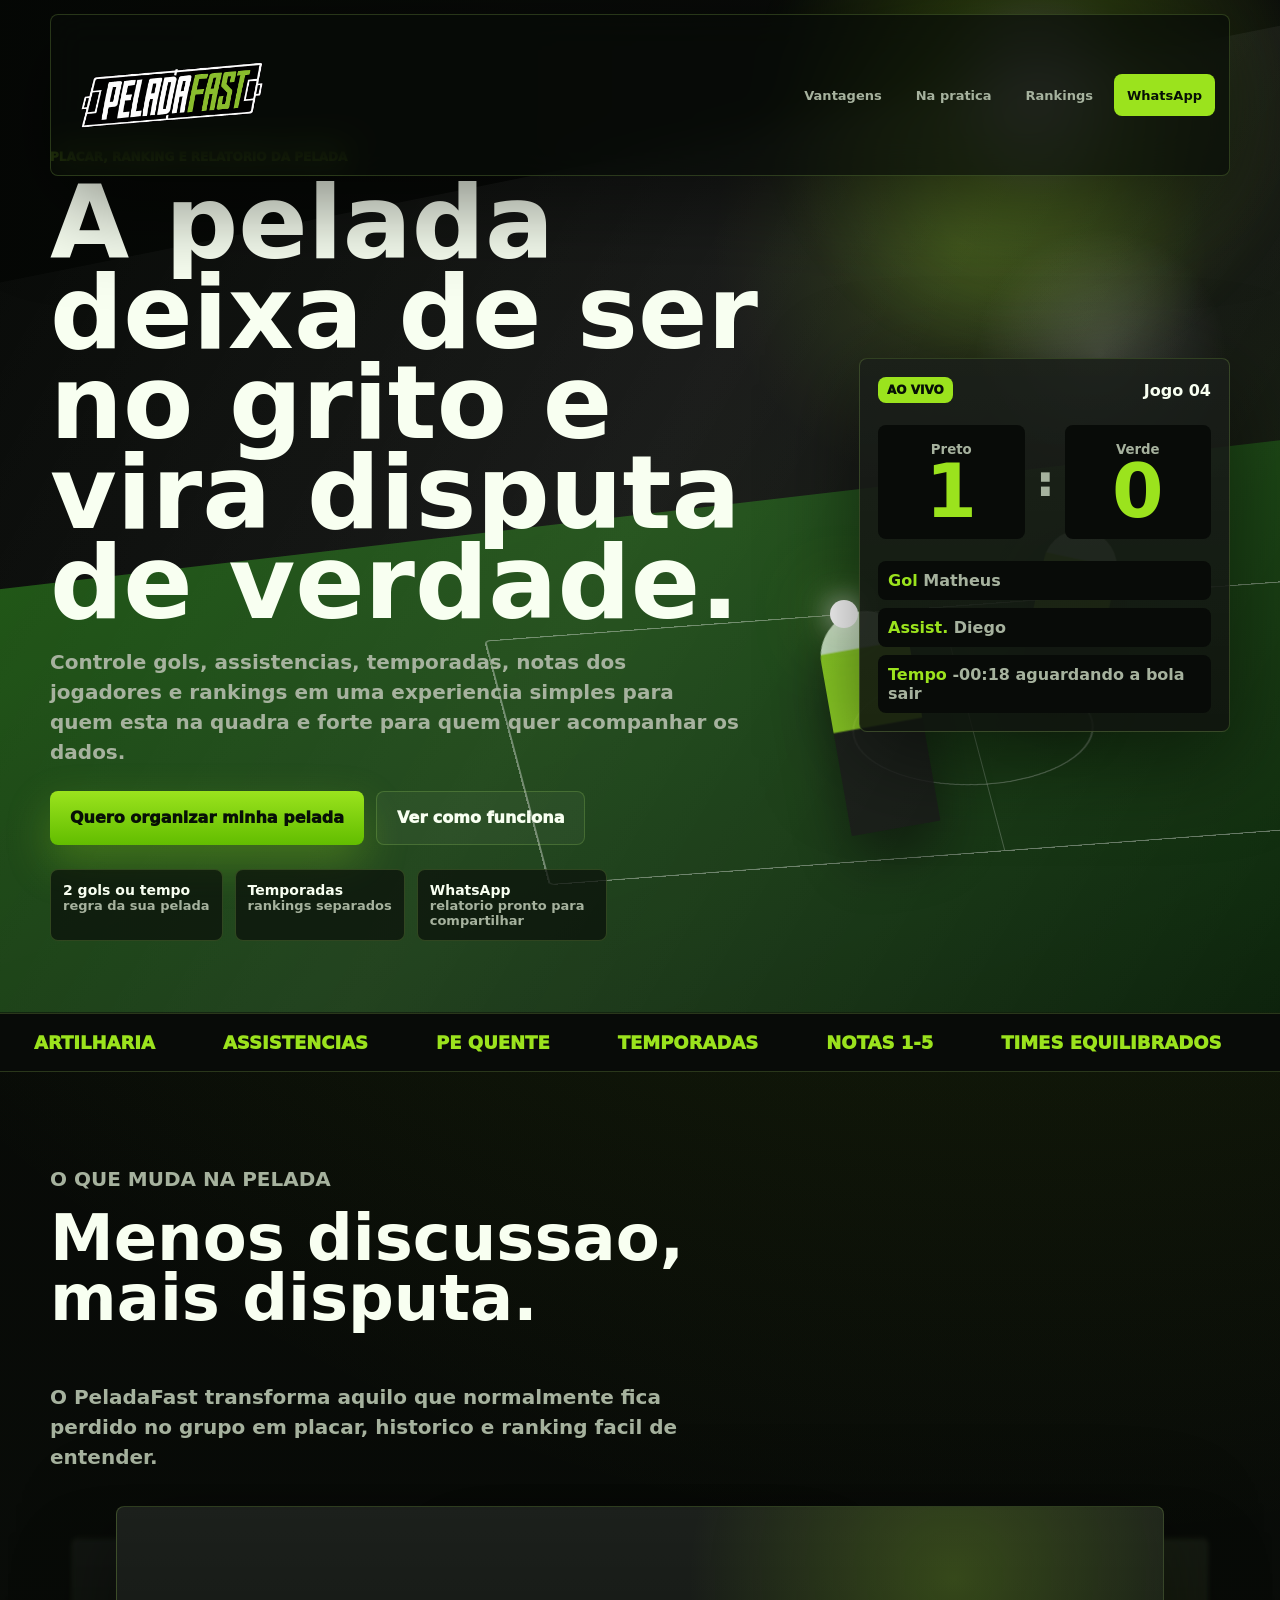
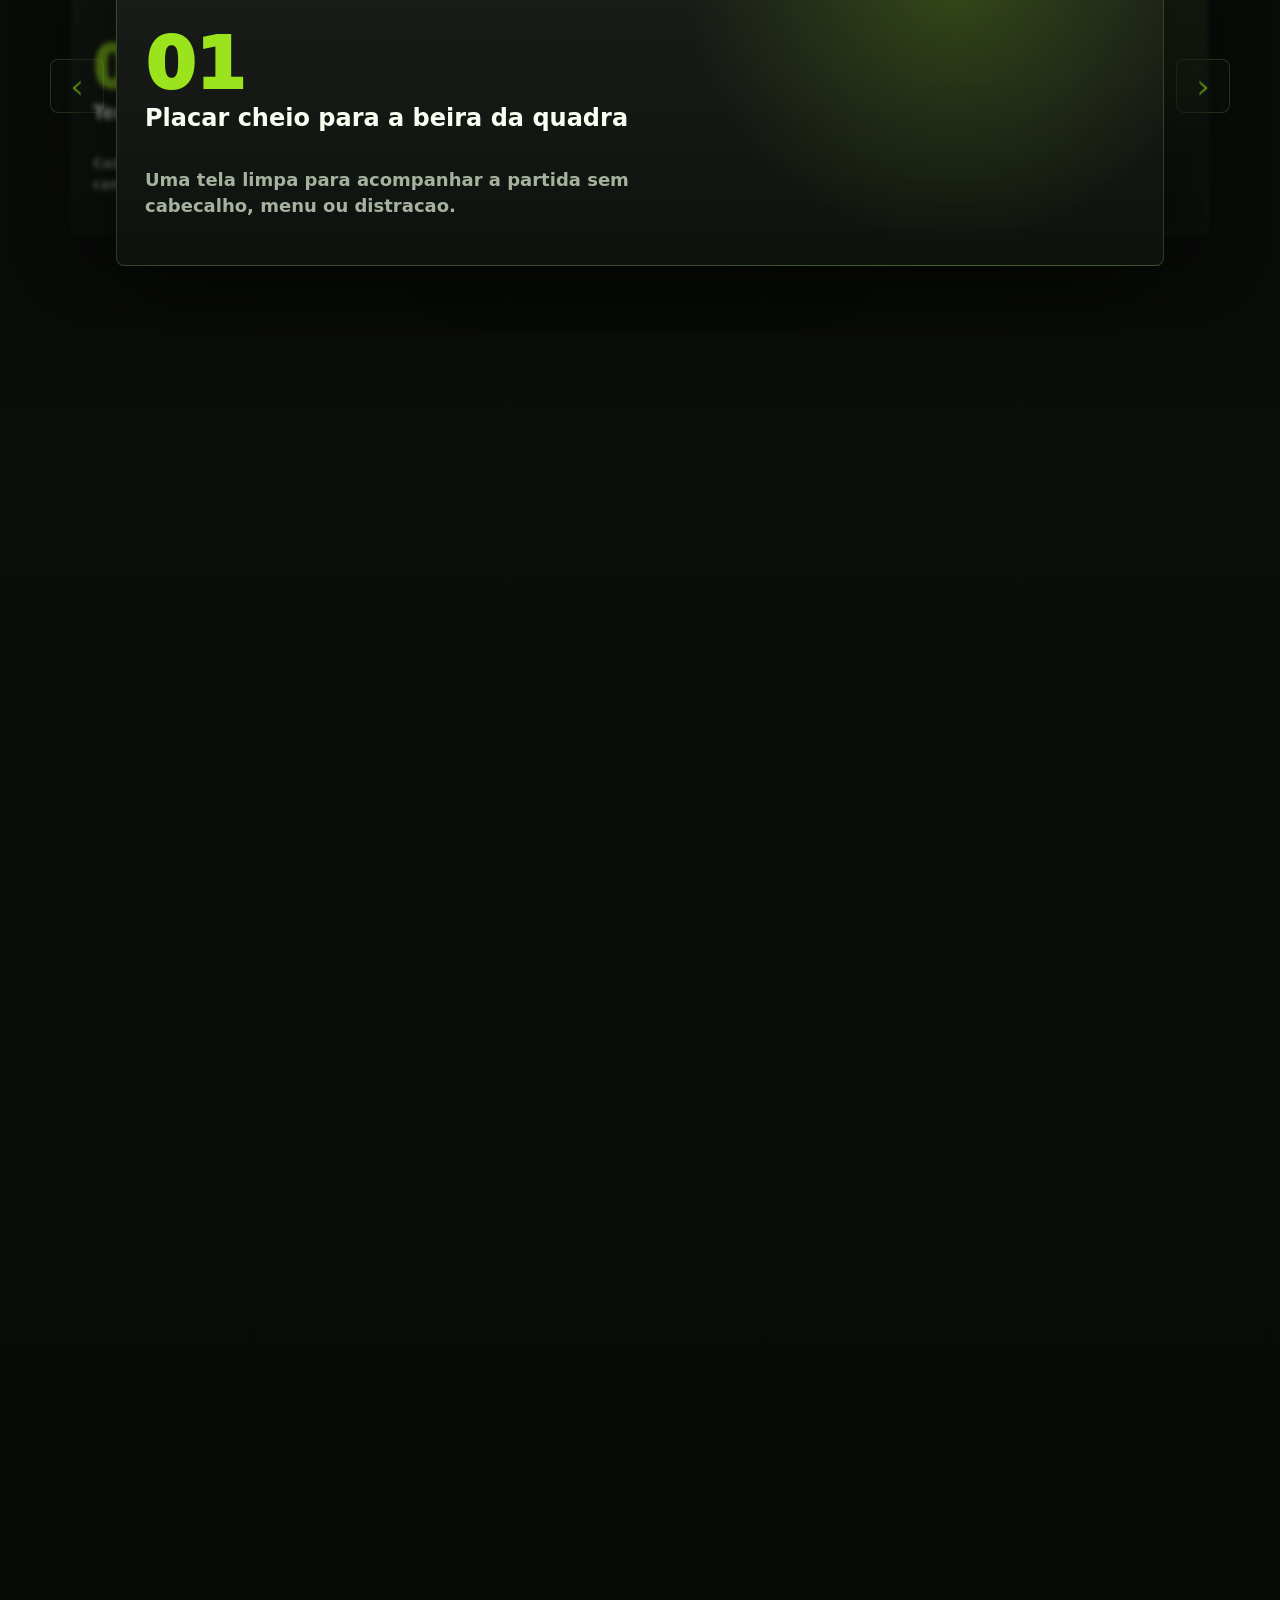
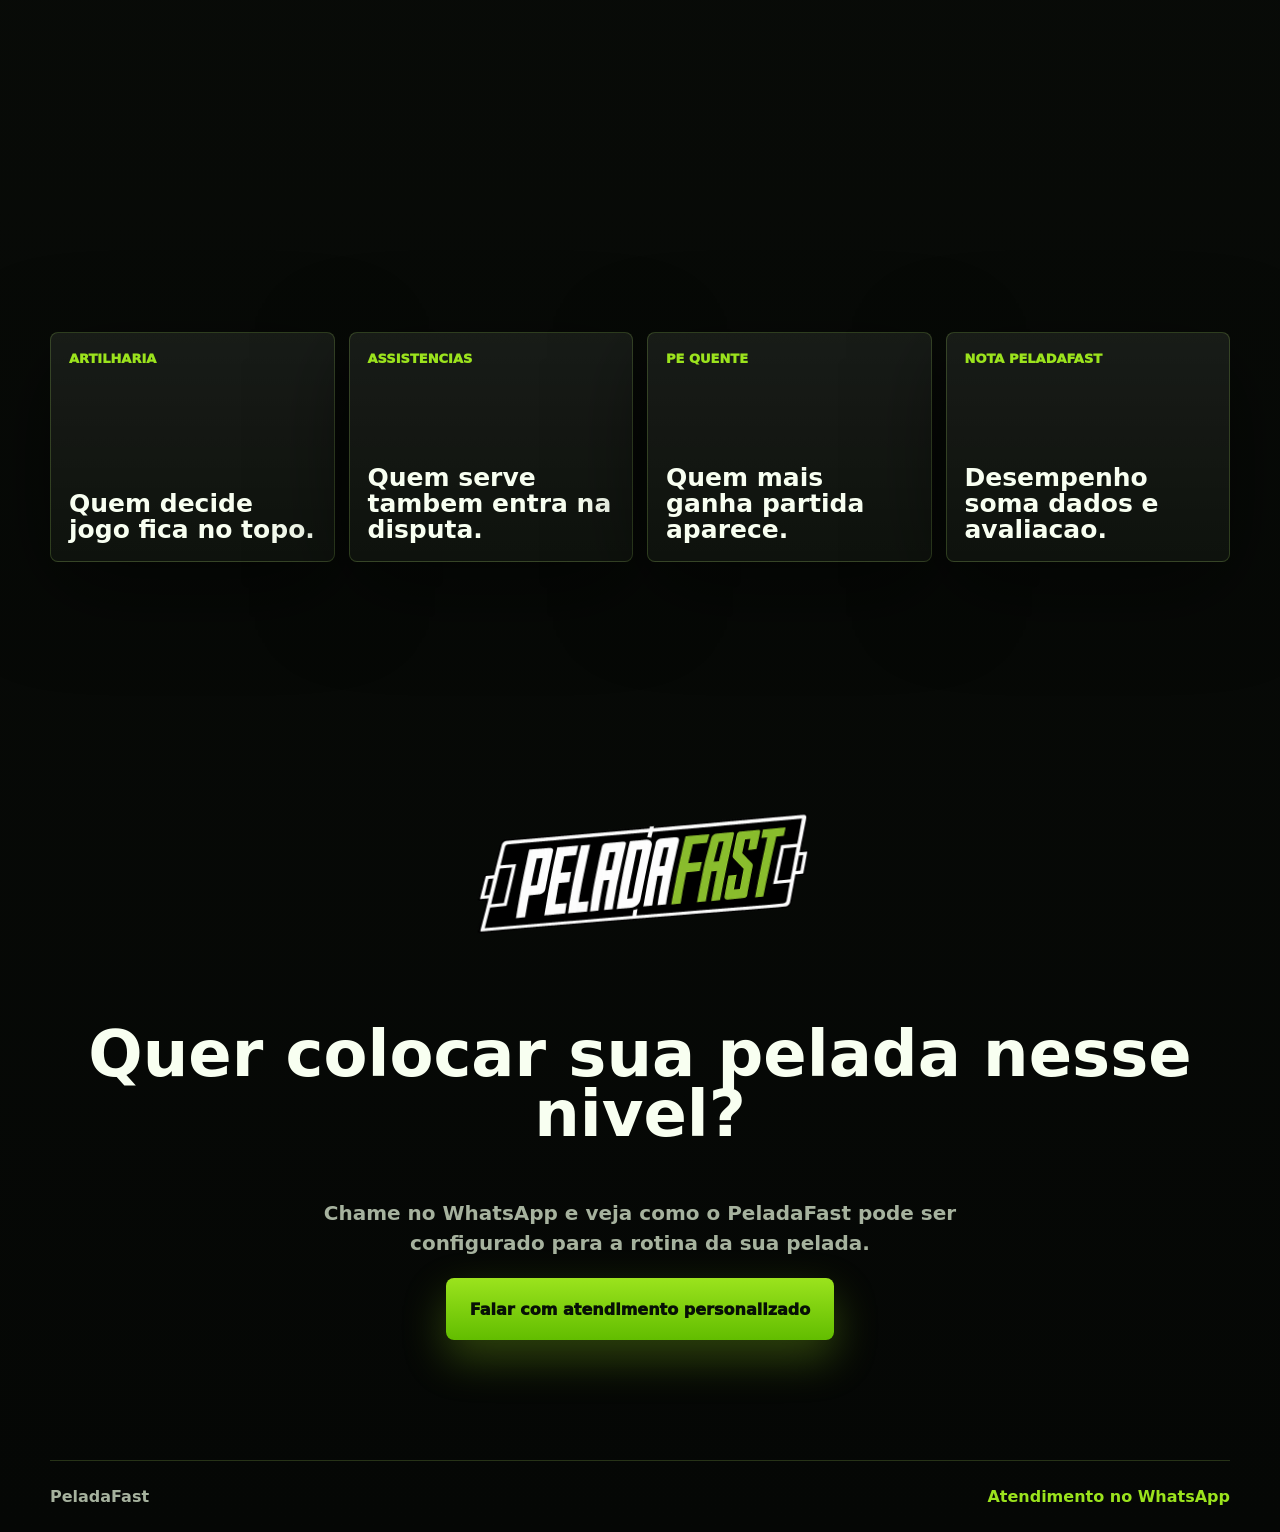
==== comercial.html @ 75f907bf "Add files via upload" ====
<!doctype html>
<html lang="pt-BR">
  <head>
    <meta charset="utf-8">
    <meta name="viewport" content="width=device-width, initial-scale=1">
    <title>PeladaFast | Sua pelada com placar, ranking e dados</title>
    <meta name="description" content="PeladaFast organiza placar, gols, assistencias, rankings, temporadas e relatorios da sua pelada.">
    <link rel="stylesheet" href="comercial.css">
  </head>
  <body>
    <header class="site-header">
      <a class="brand-link" href="#topo" aria-label="PeladaFast">
        <img src="peladafast-logo.png" alt="PeladaFast">
      </a>
      <nav aria-label="Menu principal">
        <a href="#vantagens">Vantagens</a>
        <a href="#mockups">Na pratica</a>
        <a href="#ranking">Rankings</a>
        <a class="nav-cta" data-whatsapp href="#">WhatsApp</a>
      </nav>
    </header>

    <main id="topo">
      <section class="hero-section">
        <div class="hero-video" aria-hidden="true">
          <div class="field-lines"></div>
          <div class="player-shadow player-one"></div>
          <div class="player-shadow player-two"></div>
          <div class="ball-light"></div>
          <div class="stadium-glow"></div>
        </div>

        <div class="hero-copy reveal">
          <p class="eyebrow">Placar, ranking e relatorio da pelada</p>
          <h1>A pelada deixa de ser no grito e vira disputa de verdade.</h1>
          <p>Controle gols, assistencias, temporadas, notas dos jogadores e rankings em uma experiencia simples para quem esta na quadra e forte para quem quer acompanhar os dados.</p>
          <div class="hero-actions">
            <a class="primary-cta" data-whatsapp href="#">Quero organizar minha pelada</a>
            <a class="secondary-cta" href="#mockups">Ver como funciona</a>
          </div>
          <div class="hero-stats" aria-label="Resumo de beneficios">
            <span><strong>2 gols ou tempo</strong> regra da sua pelada</span>
            <span><strong>Temporadas</strong> rankings separados</span>
            <span><strong>WhatsApp</strong> relatorio pronto para compartilhar</span>
          </div>
        </div>

        <aside class="live-board reveal" aria-label="Placar demonstrativo">
          <div class="live-top">
            <span>AO VIVO</span>
            <strong>Jogo 04</strong>
          </div>
          <div class="score-row">
            <div><small>Preto</small><strong>1</strong></div>
            <span>:</span>
            <div><small>Verde</small><strong>0</strong></div>
          </div>
          <div class="event-feed">
            <p><b>Gol</b> Matheus</p>
            <p><b>Assist.</b> Diego</p>
            <p><b>Tempo</b> -00:18 aguardando a bola sair</p>
          </div>
        </aside>
      </section>

      <section class="marquee-band" aria-label="Recursos PeladaFast">
        <div>
          <span>Artilharia</span>
          <span>Assistencias</span>
          <span>Pe quente</span>
          <span>Temporadas</span>
          <span>Notas 1-5</span>
          <span>Times equilibrados</span>
          <span>Compartilhamento</span>
        </div>
      </section>

      <section class="section-shell" id="vantagens">
        <div class="section-heading reveal">
          <p class="eyebrow">O que muda na pelada</p>
          <h2>Menos discussao, mais disputa.</h2>
          <p>O PeladaFast transforma aquilo que normalmente fica perdido no grupo em placar, historico e ranking facil de entender.</p>
        </div>

        <div class="orbit-carousel reveal" aria-label="Carrossel de vantagens">
          <button class="orbit-control" data-orbit-prev aria-label="Vantagem anterior">‹</button>
          <div class="orbit-stage">
            <article class="orbit-card active">
              <span>01</span>
              <h3>Placar cheio para a beira da quadra</h3>
              <p>Uma tela limpa para acompanhar a partida sem cabecalho, menu ou distracao.</p>
            </article>
            <article class="orbit-card next">
              <span>02</span>
              <h3>Registro de lance sem confusao</h3>
              <p>Gol, assistencia, gol contra, tempo extra e historico ficam anotados na hora.</p>
            </article>
            <article class="orbit-card hidden-card">
              <span>03</span>
              <h3>Ranking que cria assunto</h3>
              <p>Artilheiro, assistente, pe quente e Nota PeladaFast viram disputa toda semana.</p>
            </article>
            <article class="orbit-card prev">
              <span>04</span>
              <h3>Temporadas organizadas</h3>
              <p>Cada temporada fecha com seus premios e abre caminho para a proxima.</p>
            </article>
          </div>
          <button class="orbit-control" data-orbit-next aria-label="Proxima vantagem">›</button>
        </div>
      </section>

      <section class="mockup-section" id="mockups">
        <div class="mockup-grid">
          <div class="mockup-copy reveal">
            <p class="eyebrow">Pelada de verdade no Brasil</p>
            <h2>Do colete ao grupo, tudo vira experiencia.</h2>
            <p>O site mostra o PeladaFast como uma ferramenta feita para a quadra society, para o organizador com celular na mao e para o grupo que cobra ranking depois do jogo.</p>
          </div>

          <article class="vest-mockup reveal tilt-card">
            <img src="peladafast-logo.png" alt="Logo PeladaFast no colete">
            <div class="vest-neck"></div>
            <div class="vest-shine"></div>
            <h3>Colete personalizado</h3>
            <p>Identidade forte para a pelada virar marca.</p>
          </article>

          <article class="phone-mockup reveal tilt-card">
            <div class="phone-frame">
              <div class="phone-screen">
                <img src="peladafast-logo.png" alt="PeladaFast">
                <div class="mini-score"><span>Azul</span><strong>2 x 1</strong><span>Verde</span></div>
                <button>+1 Gol</button>
                <div class="mini-list"><i></i><i></i><i></i></div>
              </div>
            </div>
            <h3>Celular na mao</h3>
            <p>Registrar o lance vira rotina rapida.</p>
          </article>

          <article class="tablet-mockup reveal tilt-card">
            <div class="tablet-frame">
              <div class="ranking-title">Ranking da Temporada</div>
              <div class="rank-line"><b>1</b><span>Joao</span><i style="width: 92%"></i><strong>18</strong></div>
              <div class="rank-line"><b>2</b><span>Caio</span><i style="width: 76%"></i><strong>15</strong></div>
              <div class="rank-line"><b>3</b><span>Rafa</span><i style="width: 58%"></i><strong>11</strong></div>
            </div>
            <h3>Tablet com ranking</h3>
            <p>Disputa visual, clara e compartilhavel.</p>
          </article>

          <article class="whatsapp-mockup reveal tilt-card">
            <div class="chat-header">Grupo da Pelada</div>
            <div class="chat-bubble">Relatorio final da rodada saiu.</div>
            <div class="chat-bubble green">Artilheiro: Joao (4)<br>Assistente: Diego (3)<br>Time campeao: Verde</div>
            <div class="chat-bubble">Agora quero ver semana que vem.</div>
            <h3>Grupo movimentado</h3>
            <p>Dados viram conversa, resenha e motivacao.</p>
          </article>
        </div>
      </section>

      <section class="section-shell premium-section" id="ranking">
        <div class="section-heading reveal">
          <p class="eyebrow">Ranking premium</p>
          <h2>O valor do PeladaFast aparece depois que a bola para.</h2>
          <p>A partida acaba, mas a competicao continua nos numeros: gols, assistencias, vitorias, notas e historico por temporada.</p>
        </div>

        <div class="feature-wall">
          <article class="feature-card reveal">
            <span>Artilharia</span>
            <strong>Quem decide jogo fica no topo.</strong>
          </article>
          <article class="feature-card reveal">
            <span>Assistencias</span>
            <strong>Quem serve tambem entra na disputa.</strong>
          </article>
          <article class="feature-card reveal">
            <span>Pe quente</span>
            <strong>Quem mais ganha partida aparece.</strong>
          </article>
          <article class="feature-card reveal">
            <span>Nota PeladaFast</span>
            <strong>Desempenho soma dados e avaliacao.</strong>
          </article>
        </div>
      </section>

      <section class="cta-section reveal">
        <img src="peladafast-logo.png" alt="PeladaFast">
        <h2>Quer colocar sua pelada nesse nivel?</h2>
        <p>Chame no WhatsApp e veja como o PeladaFast pode ser configurado para a rotina da sua pelada.</p>
        <a class="primary-cta big" data-whatsapp href="#">Falar com atendimento personalizado</a>
      </section>
    </main>

    <footer class="site-footer">
      <span>PeladaFast</span>
      <a data-whatsapp href="#">Atendimento no WhatsApp</a>
    </footer>

    <script src="comercial.js"></script>
  </body>
</html>
---- comercial.css ----
:root {
  color-scheme: dark;
  --bg: #050705;
  --panel: #10140f;
  --panel-soft: #171d15;
  --ink: #f8fff1;
  --muted: #a6b29e;
  --line: rgba(195, 255, 112, .18);
  --green: #9be31d;
  --green-2: #62bd00;
  --green-dark: #183000;
  --shadow: 0 26px 90px rgba(0, 0, 0, .5);
}

* {
  box-sizing: border-box;
}

html {
  scroll-behavior: smooth;
}

body {
  margin: 0;
  min-height: 100vh;
  overflow-x: hidden;
  background:
    radial-gradient(circle at 80% 0%, rgba(155, 227, 29, .18), transparent 32%),
    linear-gradient(180deg, #050705 0%, #0a0d09 44%, #050705 100%);
  color: var(--ink);
  font-family: Inter, ui-sans-serif, system-ui, -apple-system, BlinkMacSystemFont, "Segoe UI", sans-serif;
}

body::before {
  content: "";
  position: fixed;
  inset: 0;
  z-index: -2;
  background-image: linear-gradient(rgba(255,255,255,.035) 1px, transparent 1px), linear-gradient(90deg, rgba(255,255,255,.03) 1px, transparent 1px);
  background-size: 54px 54px;
  mask-image: linear-gradient(to bottom, rgba(0,0,0,.7), transparent 78%);
}

a {
  color: inherit;
  text-decoration: none;
}

button {
  font: inherit;
}

.site-header {
  position: fixed;
  top: 14px;
  left: 50%;
  z-index: 20;
  width: min(1180px, calc(100% - 28px));
  min-height: 68px;
  transform: translateX(-50%);
  display: flex;
  align-items: center;
  justify-content: space-between;
  gap: 18px;
  padding: 10px 14px;
  border: 1px solid var(--line);
  border-radius: 8px;
  background: rgba(8, 11, 8, .74);
  backdrop-filter: blur(18px);
  box-shadow: var(--shadow);
}

.brand-link img {
  width: min(210px, 40vw);
  display: block;
}

.site-header nav {
  display: flex;
  align-items: center;
  gap: 8px;
  flex-wrap: wrap;
  justify-content: flex-end;
}

.site-header nav a {
  min-height: 42px;
  display: inline-flex;
  align-items: center;
  padding: 0 13px;
  border-radius: 8px;
  color: var(--muted);
  font-size: 13px;
  font-weight: 900;
}

.site-header nav a:hover,
.site-header .nav-cta {
  color: #071006;
  background: var(--green);
}

.hero-section {
  position: relative;
  min-height: 100vh;
  display: grid;
  grid-template-columns: minmax(0, .95fr) minmax(320px, .45fr);
  align-items: end;
  gap: 26px;
  padding: 150px max(22px, calc((100vw - 1180px) / 2)) 72px;
  perspective: 1200px;
}

.hero-video {
  position: absolute;
  inset: 0;
  z-index: -1;
  overflow: hidden;
  background:
    linear-gradient(90deg, rgba(5,7,5,.96) 0%, rgba(5,7,5,.72) 42%, rgba(5,7,5,.38) 100%),
    radial-gradient(circle at 75% 24%, rgba(155, 227, 29, .45), transparent 20%),
    linear-gradient(145deg, #0c1409, #101010 44%, #1b2f0c);
}

.hero-video::before,
.hero-video::after {
  content: "";
  position: absolute;
  inset: auto -10% 0;
  height: 58%;
  background: linear-gradient(160deg, rgba(36, 122, 20, .75), rgba(11, 31, 12, .92));
  clip-path: polygon(8% 28%, 100% 0, 92% 100%, 0 100%);
  transform: translateZ(-80px);
}

.hero-video::after {
  height: 100%;
  background: radial-gradient(circle at 80% 35%, rgba(255,255,255,.18), transparent 9%), linear-gradient(120deg, transparent, rgba(255,255,255,.08), transparent);
  animation: lightSweep 6s linear infinite;
}

.field-lines {
  position: absolute;
  right: -12%;
  bottom: 5%;
  width: 72%;
  height: 46%;
  border: 2px solid rgba(255,255,255,.36);
  border-radius: 6px;
  transform: rotateX(58deg) rotateZ(-8deg);
}

.field-lines::before,
.field-lines::after {
  content: "";
  position: absolute;
  inset: 0;
  margin: auto;
  border: 2px solid rgba(255,255,255,.28);
}

.field-lines::before {
  width: 26%;
  height: 45%;
  border-radius: 50%;
}

.field-lines::after {
  width: 1px;
  height: 100%;
  background: rgba(255,255,255,.22);
  border: 0;
}

.player-shadow {
  position: absolute;
  width: 90px;
  height: 220px;
  border-radius: 999px 999px 20px 20px;
  background: linear-gradient(#e8ffe5 0 16%, #9be31d 17% 52%, #111 53%);
  filter: drop-shadow(0 26px 28px rgba(0,0,0,.7));
  opacity: .85;
  animation: playerMove 5s ease-in-out infinite alternate;
}

.player-one {
  right: 28%;
  bottom: 18%;
  transform: rotate(-10deg);
}

.player-two {
  right: 13%;
  bottom: 28%;
  transform: scale(.82) rotate(12deg);
  animation-delay: -1.6s;
  opacity: .5;
}

.ball-light {
  position: absolute;
  right: 33%;
  bottom: 38%;
  width: 28px;
  height: 28px;
  border-radius: 50%;
  background: #fff;
  box-shadow: 0 0 28px rgba(255,255,255,.8), 0 0 70px rgba(155,227,29,.8);
  animation: ballPulse 2.8s ease-in-out infinite;
}

.stadium-glow {
  position: absolute;
  inset: -20% -10% auto auto;
  width: 58%;
  height: 58%;
  background: radial-gradient(circle, rgba(255,255,255,.32), rgba(155,227,29,.2) 22%, transparent 58%);
  filter: blur(12px);
}

.hero-copy {
  max-width: 760px;
}

.eyebrow {
  margin: 0 0 14px;
  color: var(--green);
  font-size: 12px;
  font-weight: 950;
  letter-spacing: 0;
  text-transform: uppercase;
}

h1,
h2,
h3,
p {
  margin-top: 0;
}

h1 {
  max-width: 820px;
  margin-bottom: 18px;
  font-size: clamp(48px, 8vw, 104px);
  line-height: .88;
  letter-spacing: 0;
}

h2 {
  font-size: clamp(34px, 5vw, 68px);
  line-height: .95;
  letter-spacing: 0;
}

h3 {
  font-size: 24px;
  line-height: 1.05;
}

.hero-copy p:not(.eyebrow),
.section-heading p,
.mockup-copy p,
.cta-section p {
  max-width: 690px;
  color: var(--muted);
  font-size: clamp(16px, 2vw, 20px);
  line-height: 1.5;
  font-weight: 760;
}

.hero-actions,
.hero-stats {
  display: flex;
  gap: 12px;
  flex-wrap: wrap;
  margin-top: 24px;
}

.primary-cta,
.secondary-cta {
  min-height: 54px;
  display: inline-flex;
  align-items: center;
  justify-content: center;
  padding: 0 20px;
  border-radius: 8px;
  font-weight: 950;
}

.primary-cta {
  color: #071006;
  background: linear-gradient(180deg, var(--green), var(--green-2));
  box-shadow: 0 18px 44px rgba(155, 227, 29, .28);
}

.primary-cta.big {
  min-height: 62px;
  padding: 0 24px;
}

.secondary-cta {
  border: 1px solid var(--line);
  color: var(--ink);
  background: rgba(255,255,255,.04);
}

.hero-stats span {
  max-width: 190px;
  padding: 12px;
  border: 1px solid var(--line);
  border-radius: 8px;
  background: rgba(11, 16, 10, .72);
  color: var(--muted);
  font-size: 13px;
  font-weight: 850;
}

.hero-stats strong {
  display: block;
  color: var(--ink);
  font-size: 14px;
}

.live-board,
.vest-mockup,
.phone-mockup,
.tablet-mockup,
.whatsapp-mockup,
.feature-card {
  border: 1px solid var(--line);
  border-radius: 8px;
  background: linear-gradient(180deg, rgba(255,255,255,.06), rgba(255,255,255,.015)), rgba(12, 16, 11, .9);
  box-shadow: var(--shadow);
}

.live-board {
  align-self: center;
  padding: 18px;
  transform: rotateY(-10deg) rotateX(4deg);
}

.live-top,
.score-row,
.rank-line {
  display: flex;
  align-items: center;
  justify-content: space-between;
  gap: 12px;
}

.live-top span {
  padding: 6px 9px;
  border-radius: 8px;
  color: #071006;
  background: var(--green);
  font-size: 12px;
  font-weight: 950;
}

.score-row {
  margin: 22px 0;
  text-align: center;
}

.score-row div {
  flex: 1;
  padding: 14px;
  border-radius: 8px;
  background: #080b08;
}

.score-row small {
  color: var(--muted);
  font-weight: 850;
}

.score-row strong {
  display: block;
  color: var(--green);
  font-size: 74px;
  line-height: .9;
}

.score-row > span {
  color: var(--muted);
  font-size: 40px;
  font-weight: 950;
}

.event-feed {
  display: grid;
  gap: 8px;
}

.event-feed p {
  margin: 0;
  padding: 10px;
  border-radius: 8px;
  background: #080b08;
  color: var(--muted);
  font-weight: 850;
}

.event-feed b {
  color: var(--green);
}

.marquee-band {
  overflow: hidden;
  border-block: 1px solid var(--line);
  background: #080b08;
}

.marquee-band div {
  display: flex;
  width: max-content;
  animation: marquee 22s linear infinite;
}

.marquee-band span {
  padding: 18px 34px;
  color: var(--green);
  font-size: 18px;
  font-weight: 950;
  text-transform: uppercase;
}

.section-shell,
.mockup-section,
.cta-section {
  width: min(1180px, calc(100% - 28px));
  margin: 0 auto;
  padding: 92px 0;
}

.section-heading {
  max-width: 780px;
  margin-bottom: 34px;
}

.orbit-carousel {
  display: grid;
  grid-template-columns: 54px minmax(0, 1fr) 54px;
  align-items: center;
  gap: 12px;
  min-height: 360px;
  perspective: 1200px;
}

.orbit-stage {
  position: relative;
  min-height: 360px;
}

.orbit-card {
  position: absolute;
  inset: 0;
  display: grid;
  align-content: end;
  gap: 12px;
  padding: 28px;
  border: 1px solid var(--line);
  border-radius: 8px;
  background:
    radial-gradient(circle at 80% 20%, rgba(155, 227, 29, .22), transparent 30%),
    linear-gradient(180deg, rgba(255,255,255,.07), rgba(255,255,255,.01)),
    #0b0f0b;
  box-shadow: var(--shadow);
  transition: transform .7s ease, opacity .7s ease, filter .7s ease;
  transform-style: preserve-3d;
}

.orbit-card span {
  color: var(--green);
  font-size: 72px;
  line-height: .8;
  font-weight: 950;
}

.orbit-card p {
  max-width: 560px;
  color: var(--muted);
  font-size: 18px;
  font-weight: 780;
  line-height: 1.45;
}

.orbit-card.active {
  z-index: 4;
  opacity: 1;
  filter: blur(0);
  transform: translateX(0) rotateY(0) scale(1);
}

.orbit-card.prev {
  z-index: 2;
  opacity: .52;
  filter: blur(3px);
  transform: translateX(-18%) rotateY(28deg) scale(.82);
}

.orbit-card.next {
  z-index: 2;
  opacity: .52;
  filter: blur(3px);
  transform: translateX(18%) rotateY(-28deg) scale(.82);
}

.orbit-card.hidden-card {
  z-index: 1;
  opacity: 0;
  filter: blur(8px);
  transform: translateY(28px) scale(.72);
}

.orbit-control {
  width: 54px;
  height: 54px;
  border: 1px solid var(--line);
  border-radius: 8px;
  color: var(--green);
  background: #0b0f0b;
  font-size: 34px;
}

.mockup-grid {
  display: grid;
  grid-template-columns: repeat(12, 1fr);
  gap: 16px;
  align-items: stretch;
}

.mockup-copy {
  grid-column: span 5;
  align-self: center;
}

.tilt-card {
  transform-style: preserve-3d;
  transition: transform .25s ease, box-shadow .25s ease;
}

.vest-mockup,
.phone-mockup,
.tablet-mockup,
.whatsapp-mockup {
  min-height: 330px;
  padding: 18px;
  overflow: hidden;
}

.vest-mockup {
  position: relative;
  grid-column: span 4;
  display: grid;
  align-content: end;
  background:
    linear-gradient(110deg, rgba(255,255,255,.16), transparent 26%),
    linear-gradient(180deg, #a6ff22, #4e9800);
  color: #071006;
}

.vest-mockup img {
  position: absolute;
  inset: 58px 28px auto;
  width: calc(100% - 56px);
  filter: drop-shadow(0 20px 20px rgba(0,0,0,.35));
}

.vest-neck {
  position: absolute;
  top: -46px;
  left: 50%;
  width: 130px;
  height: 130px;
  border-radius: 50%;
  background: var(--bg);
  transform: translateX(-50%);
}

.vest-shine {
  position: absolute;
  inset: 0;
  background: linear-gradient(100deg, transparent 0 42%, rgba(255,255,255,.26) 48%, transparent 56%);
  animation: shine 4.5s ease-in-out infinite;
}

.vest-mockup h3,
.vest-mockup p {
  position: relative;
}

.vest-mockup p {
  color: #173000;
  font-weight: 850;
}

.phone-mockup {
  grid-column: span 3;
  display: grid;
  gap: 12px;
}

.phone-frame {
  width: min(210px, 100%);
  margin: 0 auto;
  padding: 10px;
  border: 1px solid rgba(255,255,255,.18);
  border-radius: 28px;
  background: #050705;
  box-shadow: inset 0 0 0 3px #161c15;
}

.phone-screen {
  min-height: 310px;
  padding: 18px 12px;
  border-radius: 22px;
  background: radial-gradient(circle at top, rgba(155,227,29,.2), transparent 42%), #0b0f0b;
}

.phone-screen img {
  width: 100%;
}

.mini-score {
  display: grid;
  gap: 4px;
  margin: 24px 0 14px;
  text-align: center;
}

.mini-score strong {
  color: var(--green);
  font-size: 42px;
}

.phone-screen button {
  width: 100%;
  min-height: 44px;
  border: 0;
  border-radius: 8px;
  color: #071006;
  background: var(--green);
  font-weight: 950;
}

.mini-list {
  display: grid;
  gap: 8px;
  margin-top: 16px;
}

.mini-list i {
  height: 12px;
  border-radius: 999px;
  background: rgba(255,255,255,.14);
}

.tablet-mockup {
  grid-column: span 5;
  display: grid;
  gap: 14px;
}

.tablet-frame {
  min-height: 240px;
  padding: 16px;
  border: 10px solid #060806;
  border-radius: 24px;
  background: #0b0f0b;
}

.ranking-title {
  margin-bottom: 14px;
  color: var(--green);
  font-weight: 950;
}

.rank-line {
  margin: 11px 0;
  padding: 9px;
  border-radius: 8px;
  background: #111711;
}

.rank-line b {
  width: 28px;
  height: 28px;
  display: grid;
  place-items: center;
  border-radius: 50%;
  color: #071006;
  background: var(--green);
}

.rank-line span {
  min-width: 64px;
  font-weight: 900;
}

.rank-line i {
  height: 10px;
  border-radius: 999px;
  background: var(--green);
}

.whatsapp-mockup {
  grid-column: span 4;
  display: grid;
  align-content: start;
  gap: 10px;
  background: linear-gradient(180deg, rgba(155,227,29,.11), transparent), #101410;
}

.chat-header {
  padding: 12px;
  border-radius: 8px;
  background: #071006;
  color: var(--green);
  font-weight: 950;
}

.chat-bubble {
  width: fit-content;
  max-width: 90%;
  padding: 10px 12px;
  border-radius: 8px;
  background: #202720;
  color: var(--ink);
  font-weight: 760;
}

.chat-bubble.green {
  justify-self: end;
  color: #071006;
  background: var(--green);
}

.whatsapp-mockup h3,
.whatsapp-mockup p,
.phone-mockup h3,
.phone-mockup p,
.tablet-mockup h3,
.tablet-mockup p {
  margin-bottom: 0;
}

.whatsapp-mockup p,
.phone-mockup p,
.tablet-mockup p {
  color: var(--muted);
  font-weight: 780;
}

.premium-section {
  padding-top: 30px;
}

.feature-wall {
  display: grid;
  grid-template-columns: repeat(4, minmax(0, 1fr));
  gap: 14px;
}

.feature-card {
  min-height: 230px;
  display: grid;
  align-content: space-between;
  padding: 18px;
}

.feature-card span {
  color: var(--green);
  font-size: 13px;
  font-weight: 950;
  text-transform: uppercase;
}

.feature-card strong {
  font-size: 25px;
  line-height: 1.05;
}

.cta-section {
  display: grid;
  place-items: center;
  text-align: center;
  padding-bottom: 120px;
}

.cta-section img {
  width: min(380px, 84vw);
  margin-bottom: 24px;
}

.site-footer {
  width: min(1180px, calc(100% - 28px));
  margin: 0 auto;
  padding: 26px 0;
  display: flex;
  justify-content: space-between;
  gap: 18px;
  border-top: 1px solid var(--line);
  color: var(--muted);
  font-weight: 850;
}

.site-footer a {
  color: var(--green);
}

.reveal {
  opacity: 0;
  transform: translateY(34px) rotateX(8deg);
  transition: opacity .8s ease, transform .8s ease;
}

.reveal.in-view {
  opacity: 1;
  transform: translateY(0) rotateX(0);
}

@keyframes marquee {
  from { transform: translateX(0); }
  to { transform: translateX(-50%); }
}

@keyframes lightSweep {
  from { transform: translateX(-40%); }
  to { transform: translateX(45%); }
}

@keyframes playerMove {
  from { translate: 0 0; }
  to { translate: -28px 18px; }
}

@keyframes ballPulse {
  0%, 100% { transform: translate(0, 0) scale(1); }
  50% { transform: translate(-40px, 26px) scale(.72); }
}

@keyframes shine {
  0%, 42% { transform: translateX(-120%); }
  70%, 100% { transform: translateX(120%); }
}

@media (max-width: 980px) {
  .site-header {
    position: sticky;
    top: 0;
    width: 100%;
    border-radius: 0;
  }

  .site-header nav a:not(.nav-cta) {
    display: none;
  }

  .hero-section {
    grid-template-columns: 1fr;
    padding-top: 110px;
  }

  .live-board {
    transform: none;
  }

  .mockup-copy,
  .vest-mockup,
  .phone-mockup,
  .tablet-mockup,
  .whatsapp-mockup {
    grid-column: 1 / -1;
  }

  .feature-wall {
    grid-template-columns: repeat(2, minmax(0, 1fr));
  }
}

@media (max-width: 620px) {
  .hero-section {
    padding-inline: 14px;
  }

  h1 {
    font-size: clamp(44px, 15vw, 68px);
  }

  .hero-actions a,
  .primary-cta.big {
    width: 100%;
  }

  .hero-stats span {
    max-width: none;
    width: 100%;
  }

  .section-shell,
  .mockup-section,
  .cta-section,
  .site-footer {
    width: calc(100% - 28px);
  }

  .orbit-carousel {
    grid-template-columns: 1fr;
  }

  .orbit-control {
    display: none;
  }

  .orbit-card.prev,
  .orbit-card.next {
    opacity: .18;
  }

  .feature-wall {
    grid-template-columns: 1fr;
  }

  .site-footer {
    display: grid;
  }
}
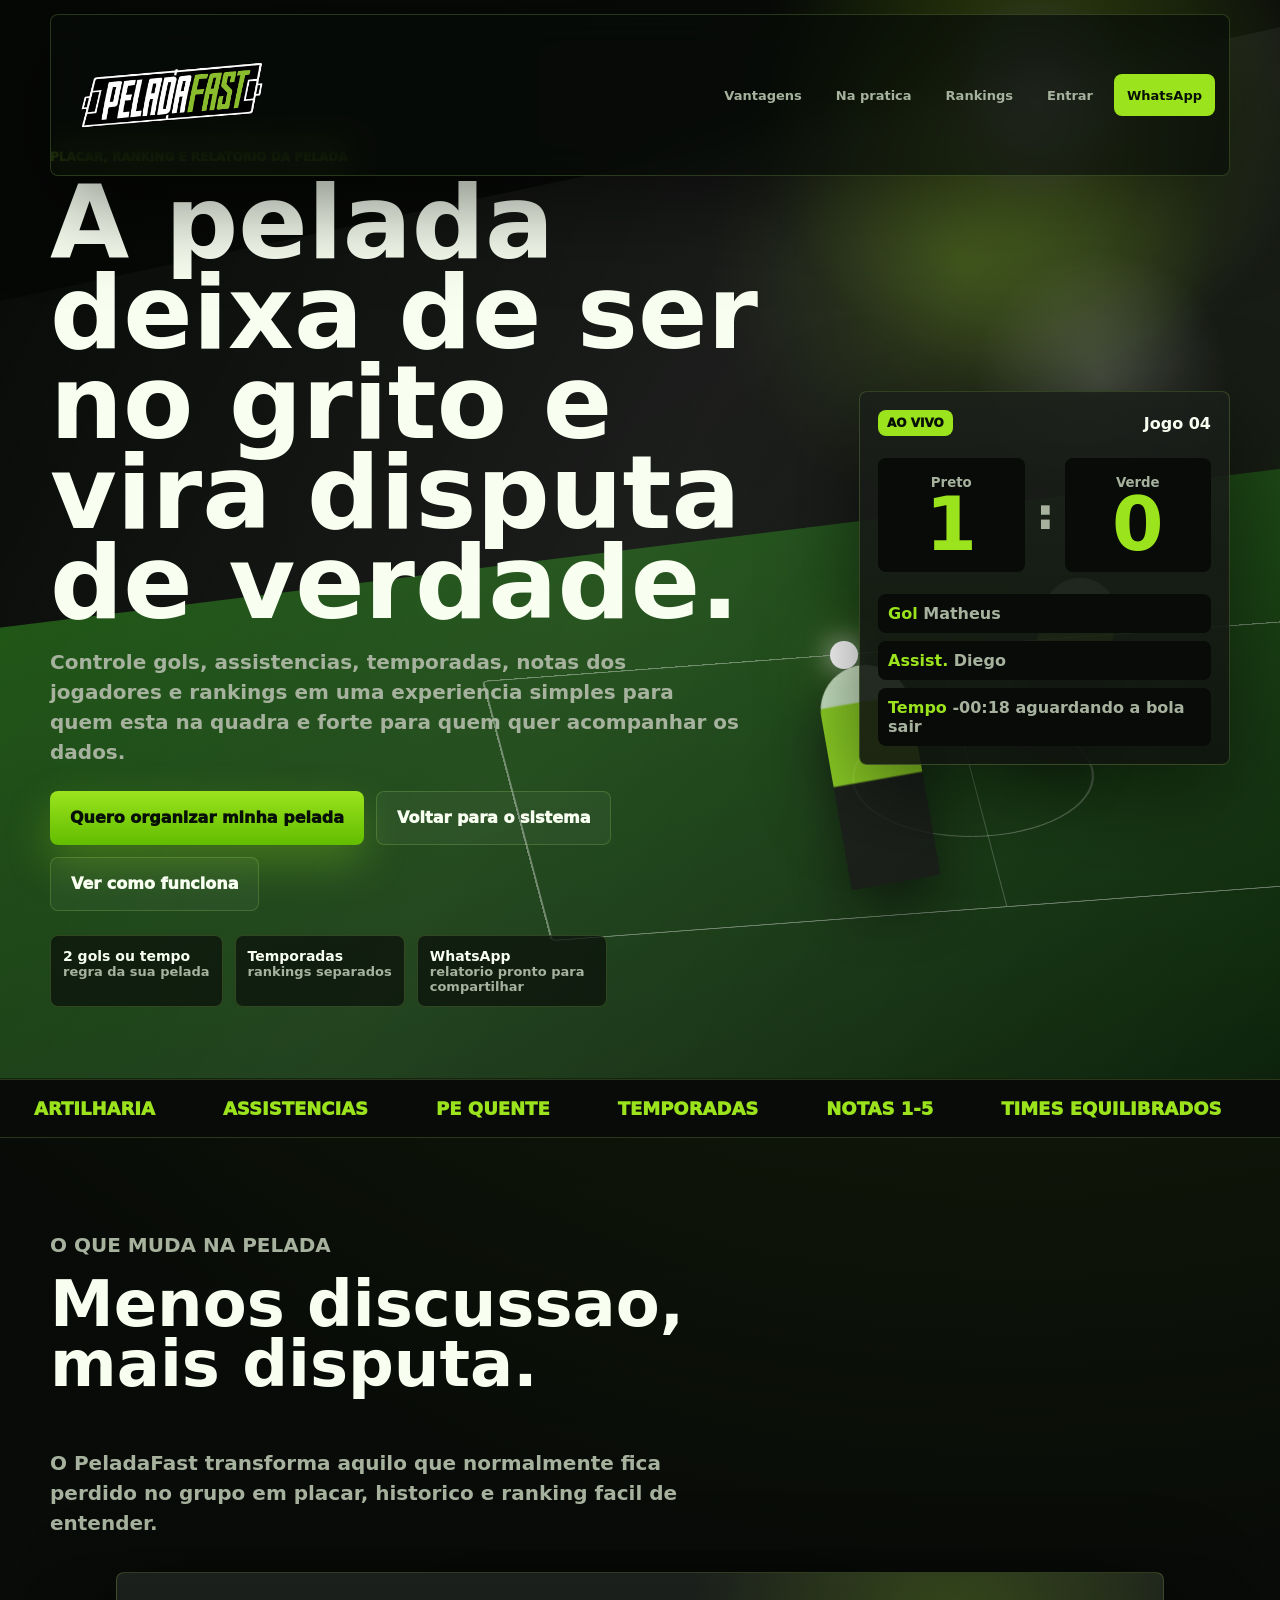
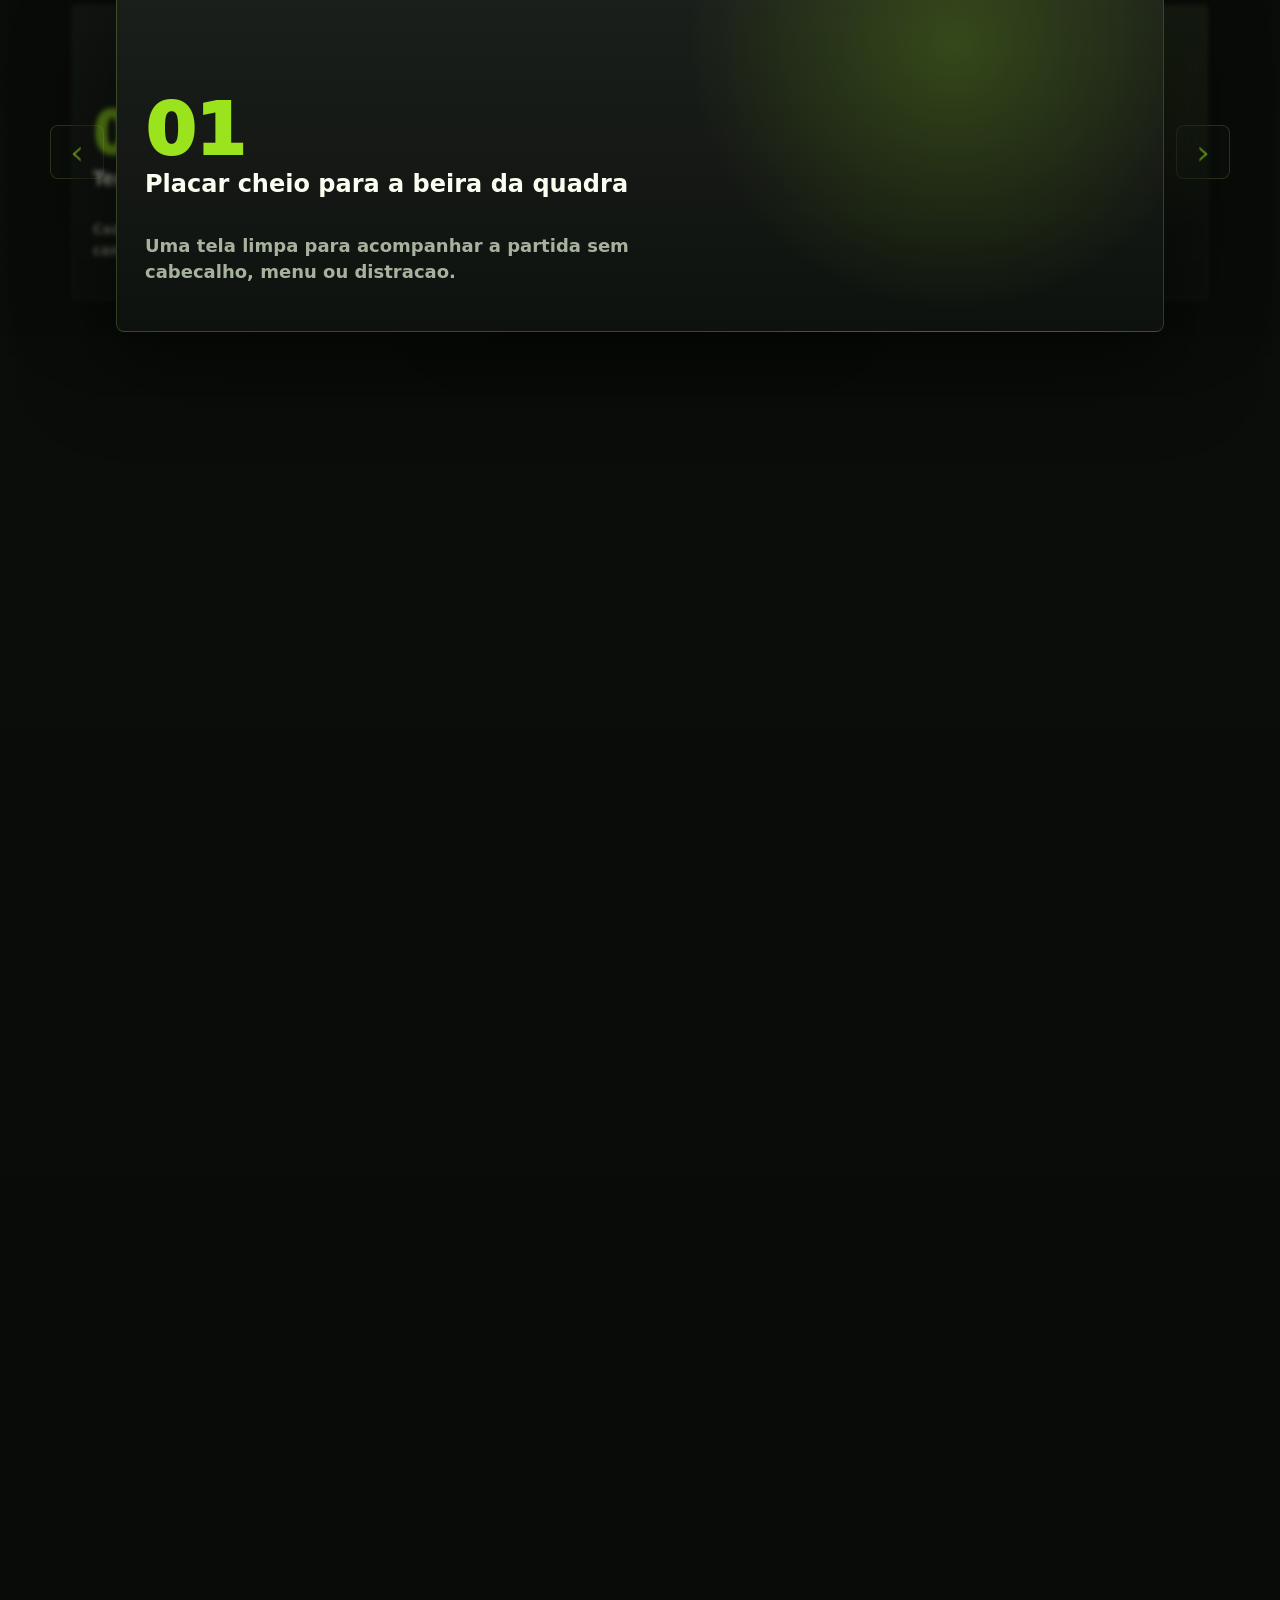
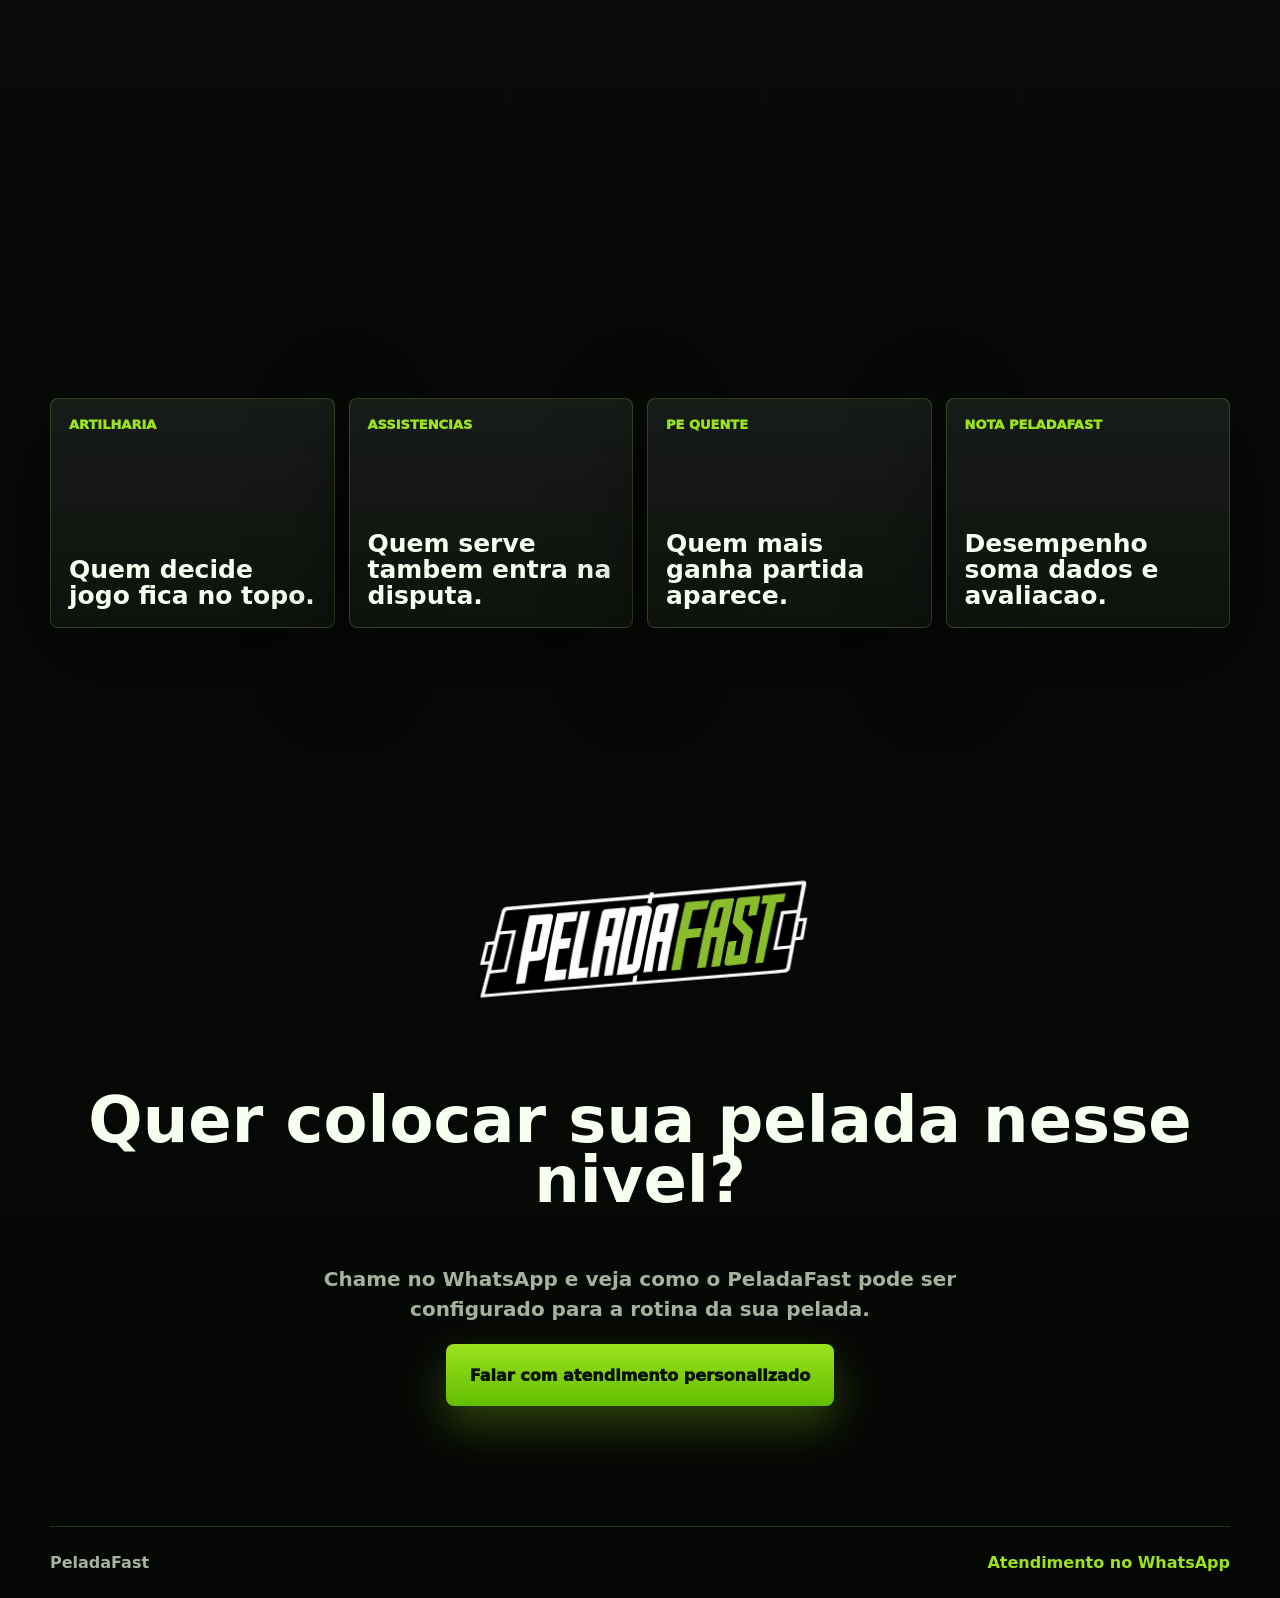
==== commit 246e20ab: "Add files via upload" ====
--- a/comercial.html
+++ b/comercial.html
@@ -16,6 +16,7 @@
         <a href="#vantagens">Vantagens</a>
         <a href="#mockups">Na pratica</a>
         <a href="#ranking">Rankings</a>
+        <a href="index.html">Entrar</a>
         <a class="nav-cta" data-whatsapp href="#">WhatsApp</a>
       </nav>
     </header>
@@ -36,6 +37,7 @@
           <p>Controle gols, assistencias, temporadas, notas dos jogadores e rankings em uma experiencia simples para quem esta na quadra e forte para quem quer acompanhar os dados.</p>
           <div class="hero-actions">
             <a class="primary-cta" data-whatsapp href="#">Quero organizar minha pelada</a>
+            <a class="secondary-cta" href="index.html">Voltar para o sistema</a>
             <a class="secondary-cta" href="#mockups">Ver como funciona</a>
           </div>
           <div class="hero-stats" aria-label="Resumo de beneficios">
--- a/comercial.css
+++ b/comercial.css
@@ -857,9 +857,15 @@
     display: none;
   }
 
+  .site-header nav a[href="index.html"] {
+    display: inline-flex;
+  }
+
   .hero-section {
     grid-template-columns: 1fr;
-    padding-top: 110px;
+    min-height: auto;
+    padding-top: 72px;
+    padding-bottom: 46px;
   }
 
   .live-board {
@@ -880,12 +886,60 @@
 }
 
 @media (max-width: 620px) {
+  .site-header {
+    min-height: 58px;
+    padding: 8px 10px;
+  }
+
+  .brand-link img {
+    width: min(148px, 42vw);
+  }
+
+  .site-header nav {
+    gap: 6px;
+  }
+
+  .site-header nav a {
+    min-height: 36px;
+    padding: 0 10px;
+    font-size: 12px;
+  }
+
   .hero-section {
     padding-inline: 14px;
+    gap: 18px;
   }
 
   h1 {
-    font-size: clamp(44px, 15vw, 68px);
+    font-size: clamp(34px, 12vw, 50px);
+    line-height: .94;
+  }
+
+  h2 {
+    font-size: clamp(28px, 10vw, 42px);
+  }
+
+  h3 {
+    font-size: 20px;
+  }
+
+  .hero-copy p:not(.eyebrow),
+  .section-heading p,
+  .mockup-copy p,
+  .cta-section p {
+    font-size: 15px;
+    line-height: 1.45;
+  }
+
+  .hero-actions {
+    margin-top: 18px;
+  }
+
+  .primary-cta,
+  .secondary-cta {
+    min-height: 46px;
+    padding: 0 14px;
+    font-size: 13px;
   }
 
   .hero-actions a,
@@ -896,6 +950,7 @@
   .hero-stats span {
     max-width: none;
     width: 100%;
+    padding: 10px;
   }
 
   .section-shell,
@@ -903,10 +958,54 @@
   .cta-section,
   .site-footer {
     width: calc(100% - 28px);
+    padding-block: 58px;
+  }
+
+  .live-board {
+    padding: 12px;
+  }
+
+  .score-row {
+    margin: 14px 0;
+  }
+
+  .score-row div {
+    padding: 10px;
+  }
+
+  .score-row strong {
+    font-size: 52px;
+  }
+
+  .event-feed p {
+    padding: 8px;
+    font-size: 13px;
+  }
+
+  .marquee-band span {
+    padding: 12px 22px;
+    font-size: 14px;
   }
 
   .orbit-carousel {
     grid-template-columns: 1fr;
+    min-height: 300px;
+  }
+
+  .orbit-stage {
+    min-height: 300px;
+  }
+
+  .orbit-card {
+    padding: 20px;
+  }
+
+  .orbit-card span {
+    font-size: 48px;
+  }
+
+  .orbit-card p {
+    font-size: 15px;
   }
 
   .orbit-control {
@@ -922,6 +1021,25 @@
     grid-template-columns: 1fr;
   }
 
+  .feature-card {
+    min-height: 150px;
+  }
+
+  .vest-mockup,
+  .phone-mockup,
+  .tablet-mockup,
+  .whatsapp-mockup {
+    min-height: 260px;
+  }
+
+  .phone-screen {
+    min-height: 250px;
+  }
+
+  .tablet-frame {
+    min-height: 200px;
+  }
+
   .site-footer {
     display: grid;
   }
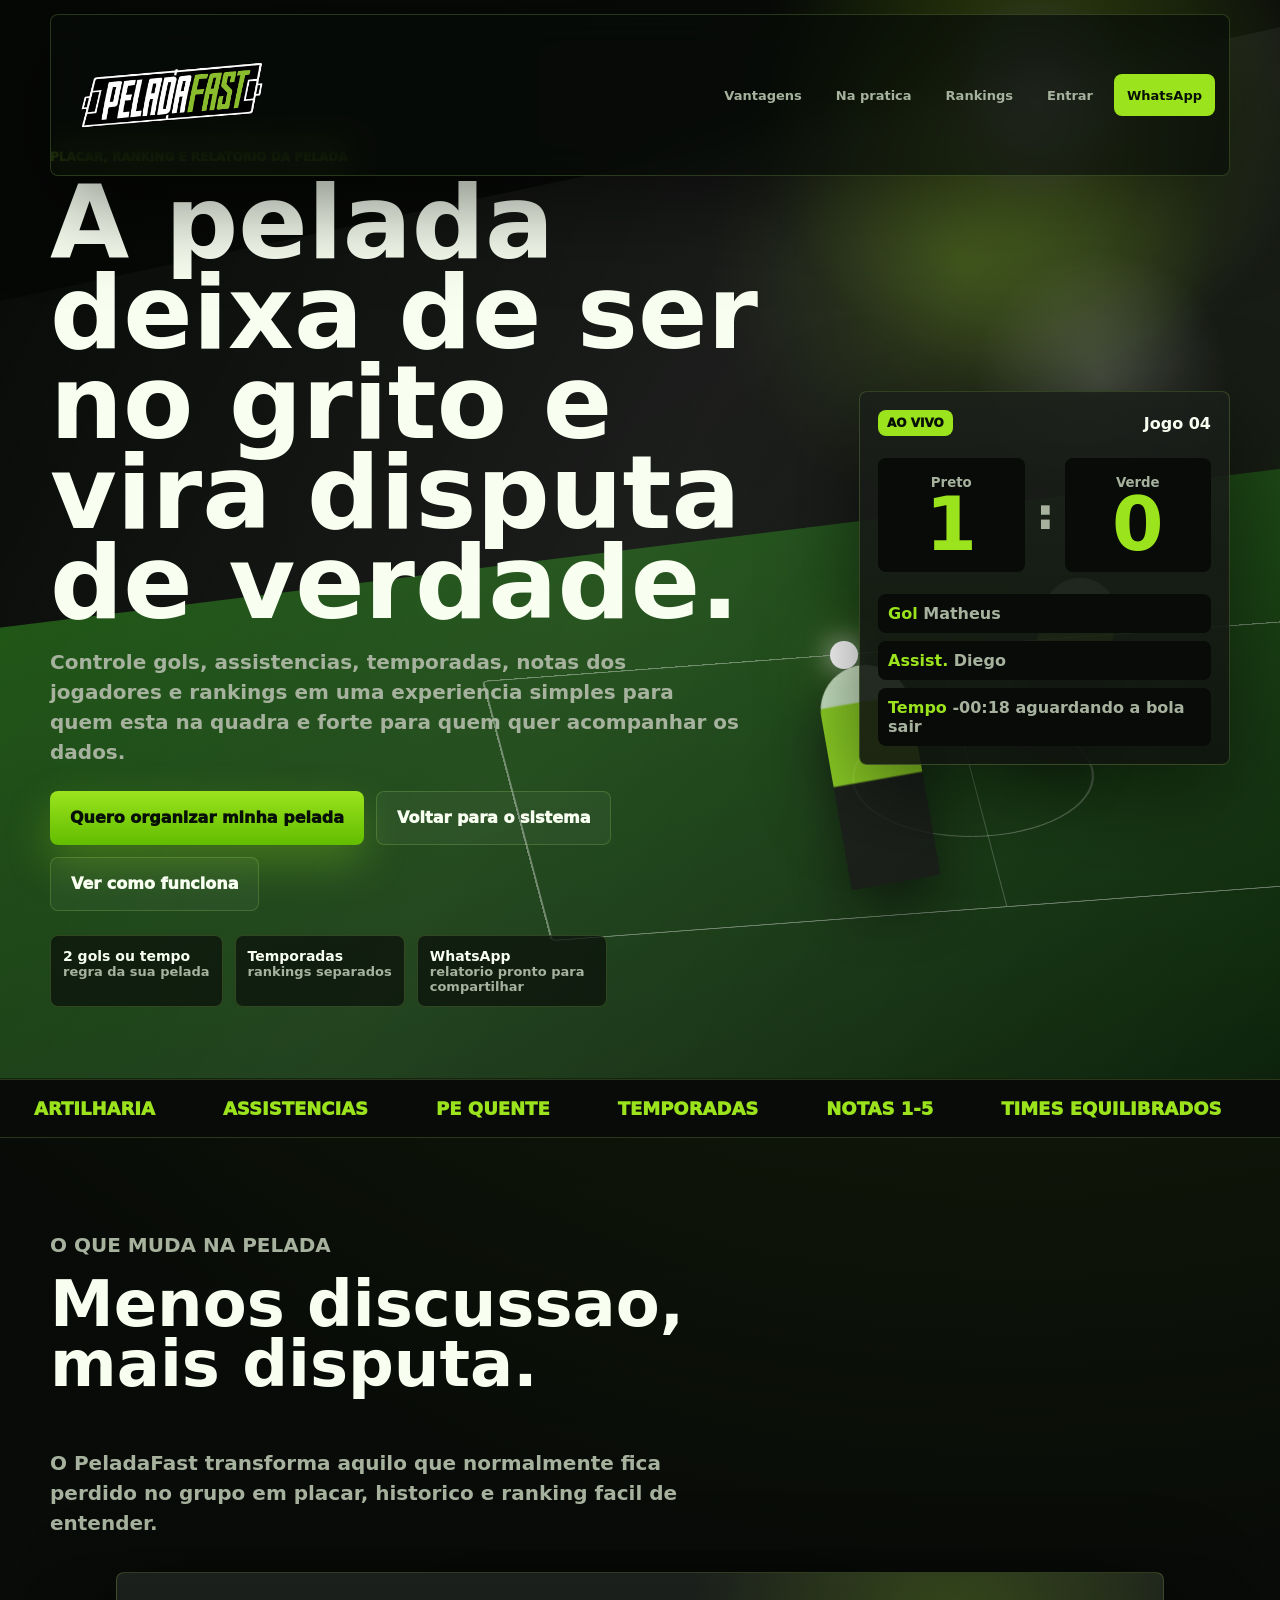
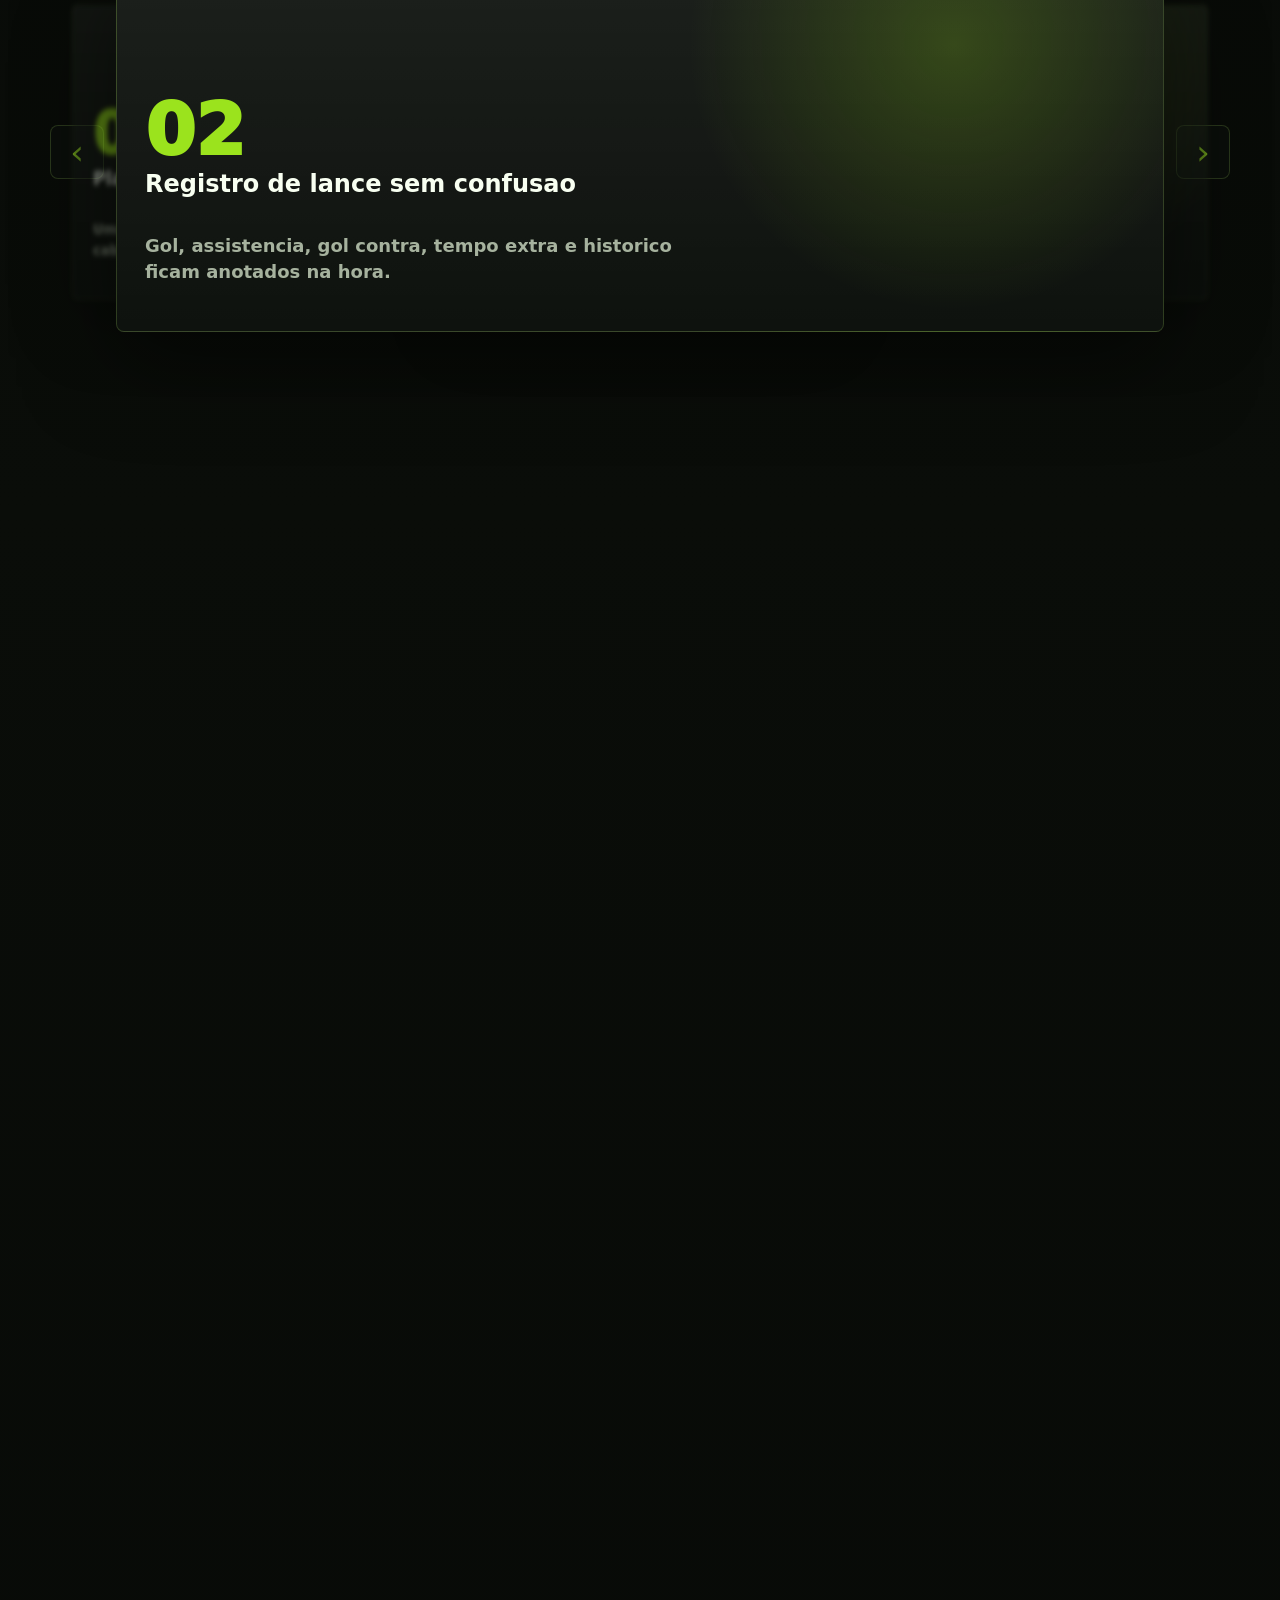
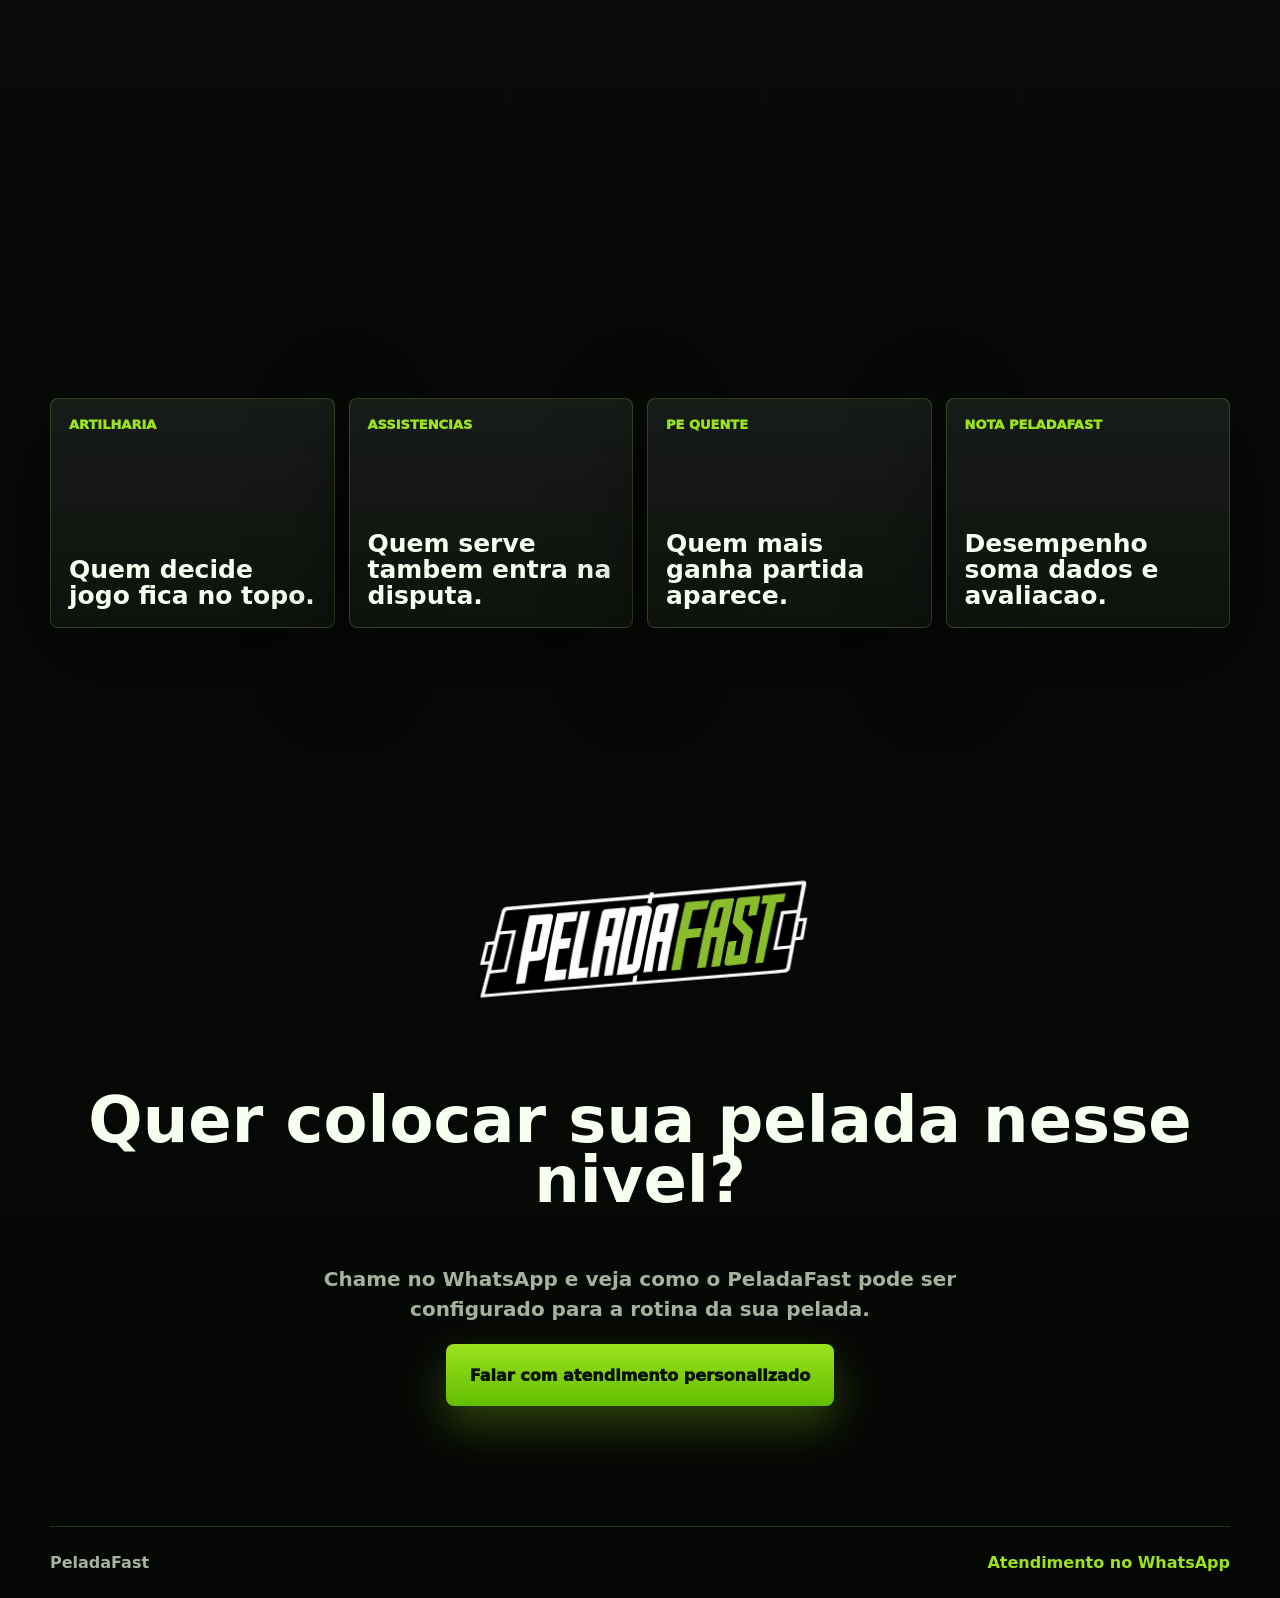
==== commit 39df8ee2: "Add files via upload" ====
--- a/comercial.html
+++ b/comercial.html
@@ -12,7 +12,9 @@
       <a class="brand-link" href="#topo" aria-label="PeladaFast">
         <img src="peladafast-logo.png" alt="PeladaFast">
       </a>
-      <nav aria-label="Menu principal">
+      <button class="menu-toggle" data-menu-toggle type="button" aria-controls="siteMenu" aria-expanded="false">Menu</button>
+      <nav id="siteMenu" aria-label="Menu principal">
+        <button class="menu-close" data-menu-close type="button">Fechar</button>
         <a href="#vantagens">Vantagens</a>
         <a href="#mockups">Na pratica</a>
         <a href="#ranking">Rankings</a>
@@ -20,6 +22,7 @@
         <a class="nav-cta" data-whatsapp href="#">WhatsApp</a>
       </nav>
     </header>
+    <div class="menu-backdrop" data-menu-close></div>
 
     <main id="topo">
       <section class="hero-section">
--- a/comercial.css
+++ b/comercial.css
@@ -48,6 +48,10 @@
 
 button {
   font: inherit;
+}
+
+body.menu-open {
+  overflow: hidden;
 }
 
 .site-header {
@@ -100,6 +104,12 @@
   background: var(--green);
 }
 
+.menu-toggle,
+.menu-close,
+.menu-backdrop {
+  display: none;
+}
+
 .hero-section {
   position: relative;
   min-height: 100vh;
@@ -588,6 +598,7 @@
 .vest-mockup h3,
 .vest-mockup p {
   position: relative;
+  z-index: 2;
 }
 
 .vest-mockup p {
@@ -847,24 +858,91 @@
 
 @media (max-width: 980px) {
   .site-header {
-    position: sticky;
+    position: absolute;
+    top: 10px;
+    left: 10px;
+    right: 10px;
+    width: auto;
+    transform: none;
+    border-radius: 8px;
+  }
+
+  .menu-toggle,
+  .menu-close {
+    min-height: 40px;
+    display: inline-flex;
+    align-items: center;
+    justify-content: center;
+    border: 1px solid var(--line);
+    border-radius: 8px;
+    color: #071006;
+    background: var(--green);
+    font-weight: 950;
+  }
+
+  .menu-close {
+    width: 100%;
+    margin-bottom: 8px;
+    color: var(--green);
+    background: #071006;
+  }
+
+  .site-header nav {
+    position: fixed;
     top: 0;
+    right: 0;
+    z-index: 40;
+    width: min(320px, 82vw);
+    height: 100vh;
+    display: grid;
+    align-content: start;
+    gap: 10px;
+    padding: 18px;
+    border-left: 1px solid var(--line);
+    background: rgba(8, 11, 8, .94);
+    box-shadow: var(--shadow);
+    transform: translateX(105%);
+    transition: transform .28s ease;
+  }
+
+  .site-header nav a {
     width: 100%;
-    border-radius: 0;
-  }
-
-  .site-header nav a:not(.nav-cta) {
-    display: none;
-  }
-
-  .site-header nav a[href="index.html"] {
-    display: inline-flex;
+    min-height: 48px;
+    justify-content: center;
+    color: var(--ink);
+    background: rgba(255,255,255,.04);
+  }
+
+  .site-header .nav-cta {
+    color: #071006;
+    background: var(--green);
+  }
+
+  .menu-backdrop {
+    position: fixed;
+    inset: 0;
+    z-index: 30;
+    background: rgba(0, 0, 0, .52);
+    backdrop-filter: blur(9px);
+    opacity: 0;
+    pointer-events: none;
+    transition: opacity .28s ease;
+  }
+
+  body.menu-open .site-header nav {
+    transform: translateX(0);
+  }
+
+  body.menu-open .menu-backdrop {
+    display: block;
+    opacity: 1;
+    pointer-events: auto;
   }
 
   .hero-section {
     grid-template-columns: 1fr;
     min-height: auto;
-    padding-top: 72px;
+    padding-top: 112px;
     padding-bottom: 46px;
   }
 
@@ -895,11 +973,7 @@
     width: min(148px, 42vw);
   }
 
-  .site-header nav {
-    gap: 6px;
-  }
-
-  .site-header nav a {
+  .menu-toggle {
     min-height: 36px;
     padding: 0 10px;
     font-size: 12px;
@@ -1032,6 +1106,18 @@
     min-height: 260px;
   }
 
+  .vest-mockup {
+    min-height: 335px;
+    padding-top: 210px;
+  }
+
+  .vest-mockup img {
+    top: 66px;
+    left: 20px;
+    right: 20px;
+    width: calc(100% - 40px);
+  }
+
   .phone-screen {
     min-height: 250px;
   }
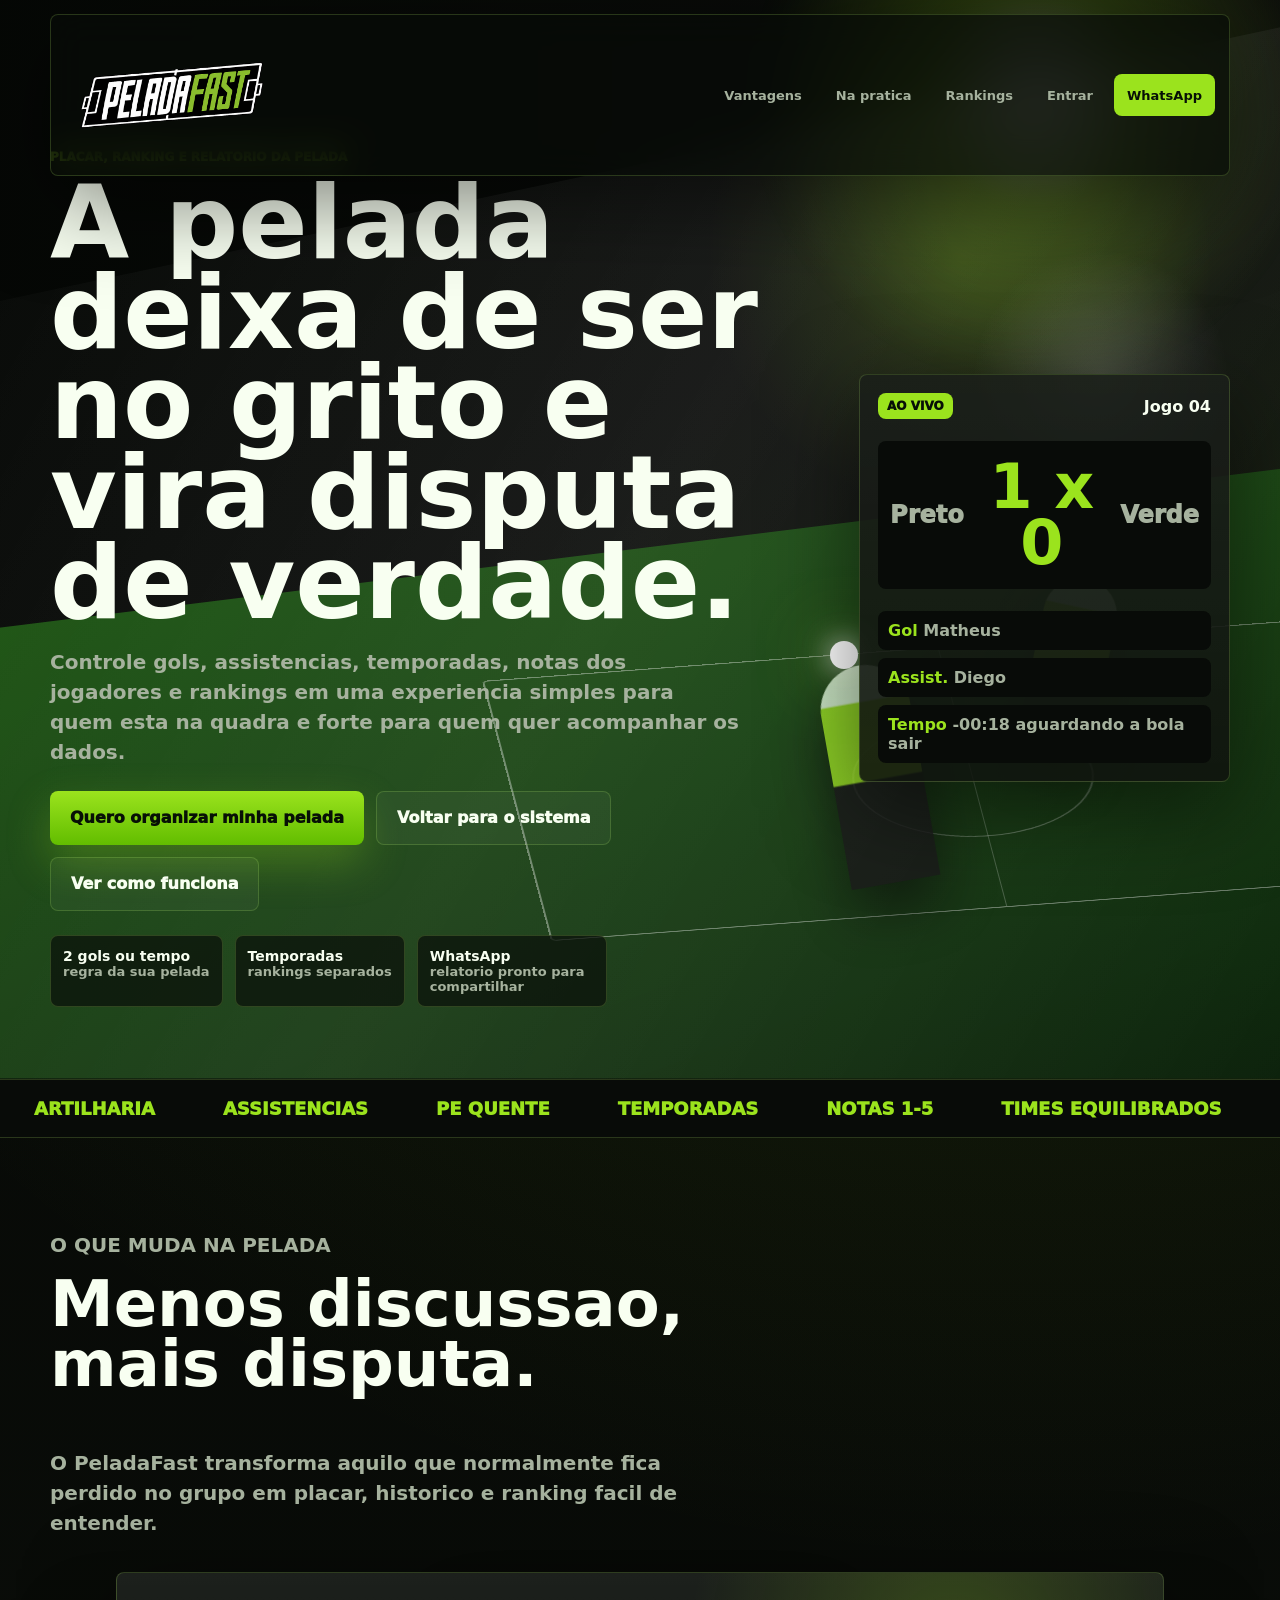
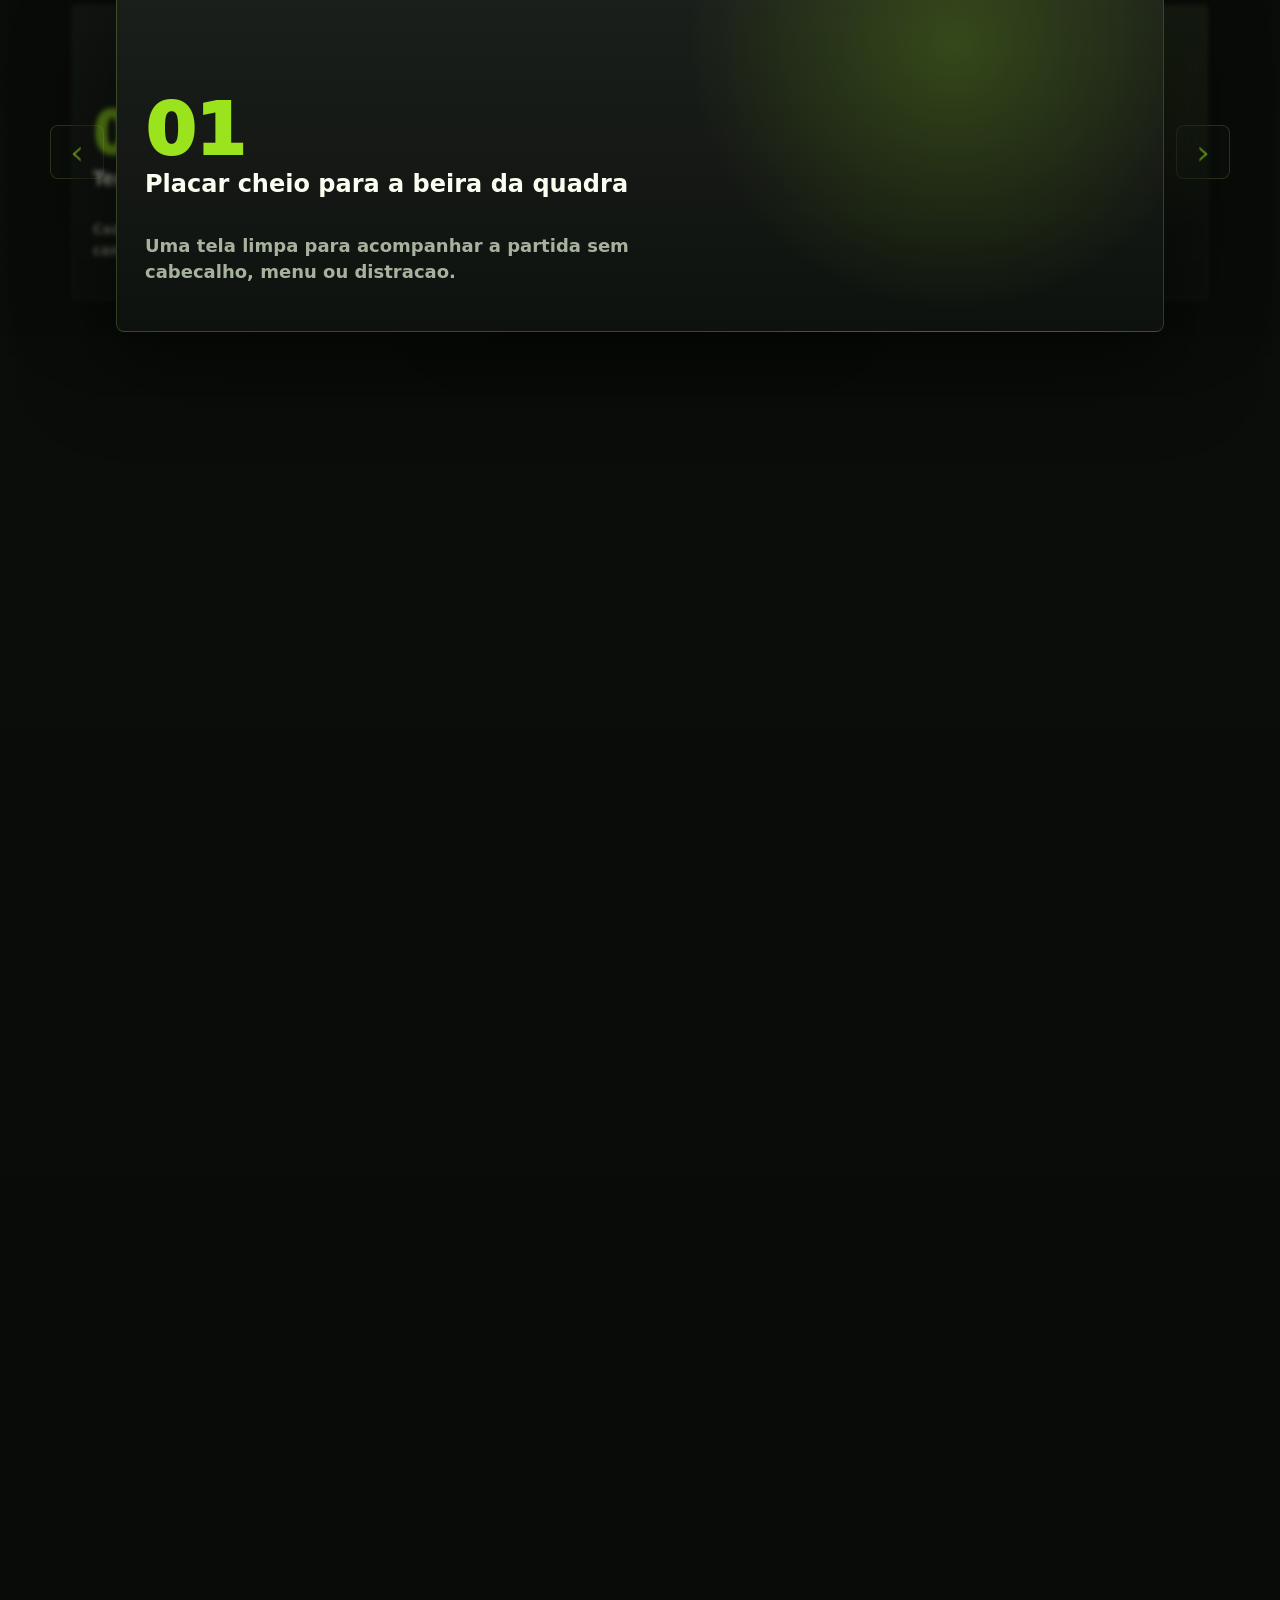
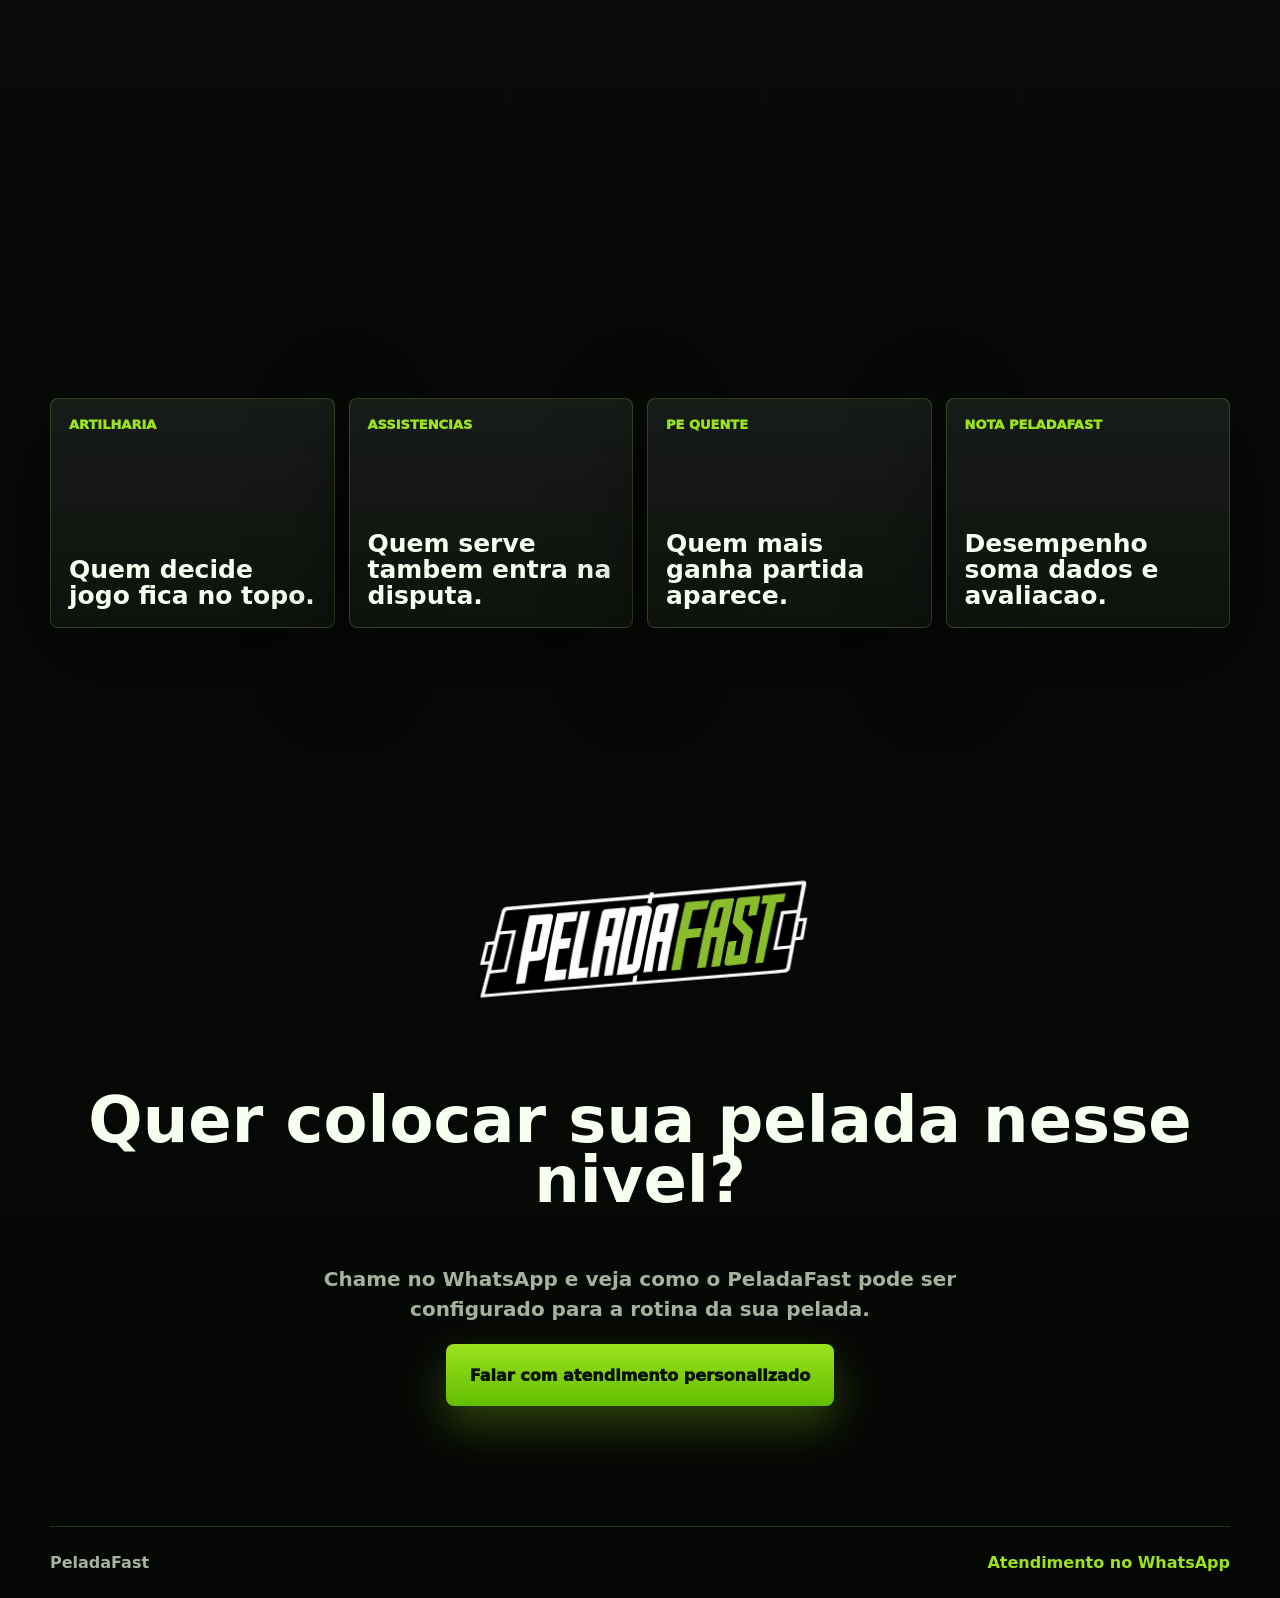
==== commit 527a6ef5: "Padroniza placares e melhora salvamento da imagem" ====
--- a/comercial.html
+++ b/comercial.html
@@ -55,10 +55,10 @@
             <span>AO VIVO</span>
             <strong>Jogo 04</strong>
           </div>
-          <div class="score-row">
-            <div><small>Preto</small><strong>1</strong></div>
-            <span>:</span>
-            <div><small>Verde</small><strong>0</strong></div>
+          <div class="score-row score-line-demo">
+            <span>Preto</span>
+            <strong>1 x 0</strong>
+            <span>Verde</span>
           </div>
           <div class="event-feed">
             <p><b>Gol</b> Matheus</p>
--- a/comercial.css
+++ b/comercial.css
@@ -397,6 +397,26 @@
   font-weight: 950;
 }
 
+.score-line-demo {
+  justify-content: center;
+  padding: 18px 12px;
+  border-radius: 8px;
+  background: #080b08;
+}
+
+.score-line-demo span {
+  color: var(--muted);
+  font-size: 24px;
+  font-weight: 950;
+}
+
+.score-line-demo strong {
+  display: inline;
+  color: var(--green);
+  font-size: 62px;
+  line-height: .9;
+}
+
 .event-feed {
   display: grid;
   gap: 8px;
@@ -859,6 +879,7 @@
 @media (max-width: 980px) {
   .site-header {
     position: absolute;
+    z-index: 50;
     top: 10px;
     left: 10px;
     right: 10px;
@@ -891,7 +912,7 @@
     position: fixed;
     top: 0;
     right: 0;
-    z-index: 40;
+    z-index: 60;
     width: min(320px, 82vw);
     height: 100vh;
     display: grid;
@@ -921,7 +942,7 @@
   .menu-backdrop {
     position: fixed;
     inset: 0;
-    z-index: 30;
+    z-index: 35;
     background: rgba(0, 0, 0, .52);
     backdrop-filter: blur(9px);
     opacity: 0;
@@ -1107,15 +1128,35 @@
   }
 
   .vest-mockup {
-    min-height: 335px;
-    padding-top: 210px;
+    min-height: 385px;
+    align-content: end;
+    padding: 260px 16px 18px;
   }
 
   .vest-mockup img {
-    top: 66px;
-    left: 20px;
-    right: 20px;
-    width: calc(100% - 40px);
+    top: 74px;
+    left: 18px;
+    right: 18px;
+    width: calc(100% - 36px);
+    max-height: 158px;
+    object-fit: contain;
+  }
+
+  .vest-mockup h3 {
+    width: fit-content;
+    margin-bottom: 6px;
+    padding: 7px 10px;
+    border-radius: 8px;
+    background: rgba(7, 16, 6, .92);
+    color: var(--green);
+  }
+
+  .vest-mockup p {
+    margin: 0;
+    padding: 9px 10px;
+    border-radius: 8px;
+    color: #071006;
+    background: rgba(255, 255, 255, .72);
   }
 
   .phone-screen {
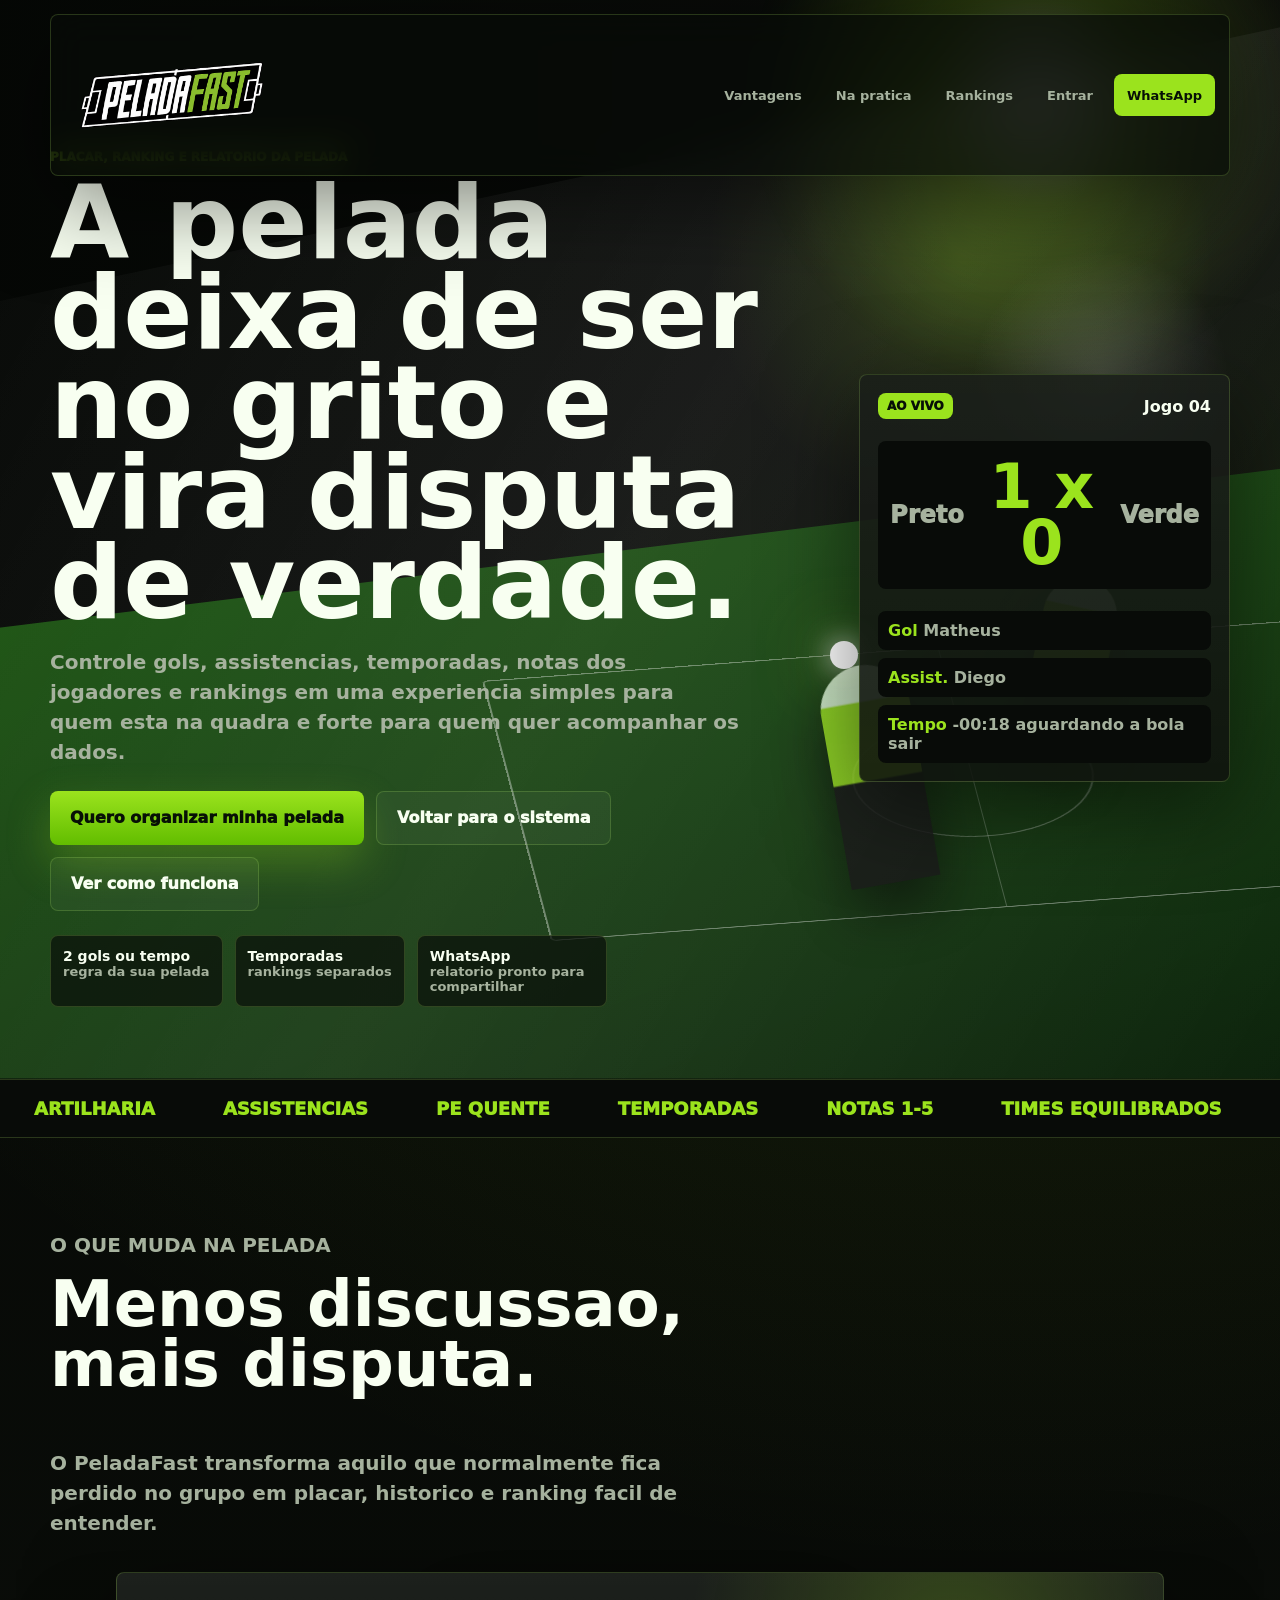
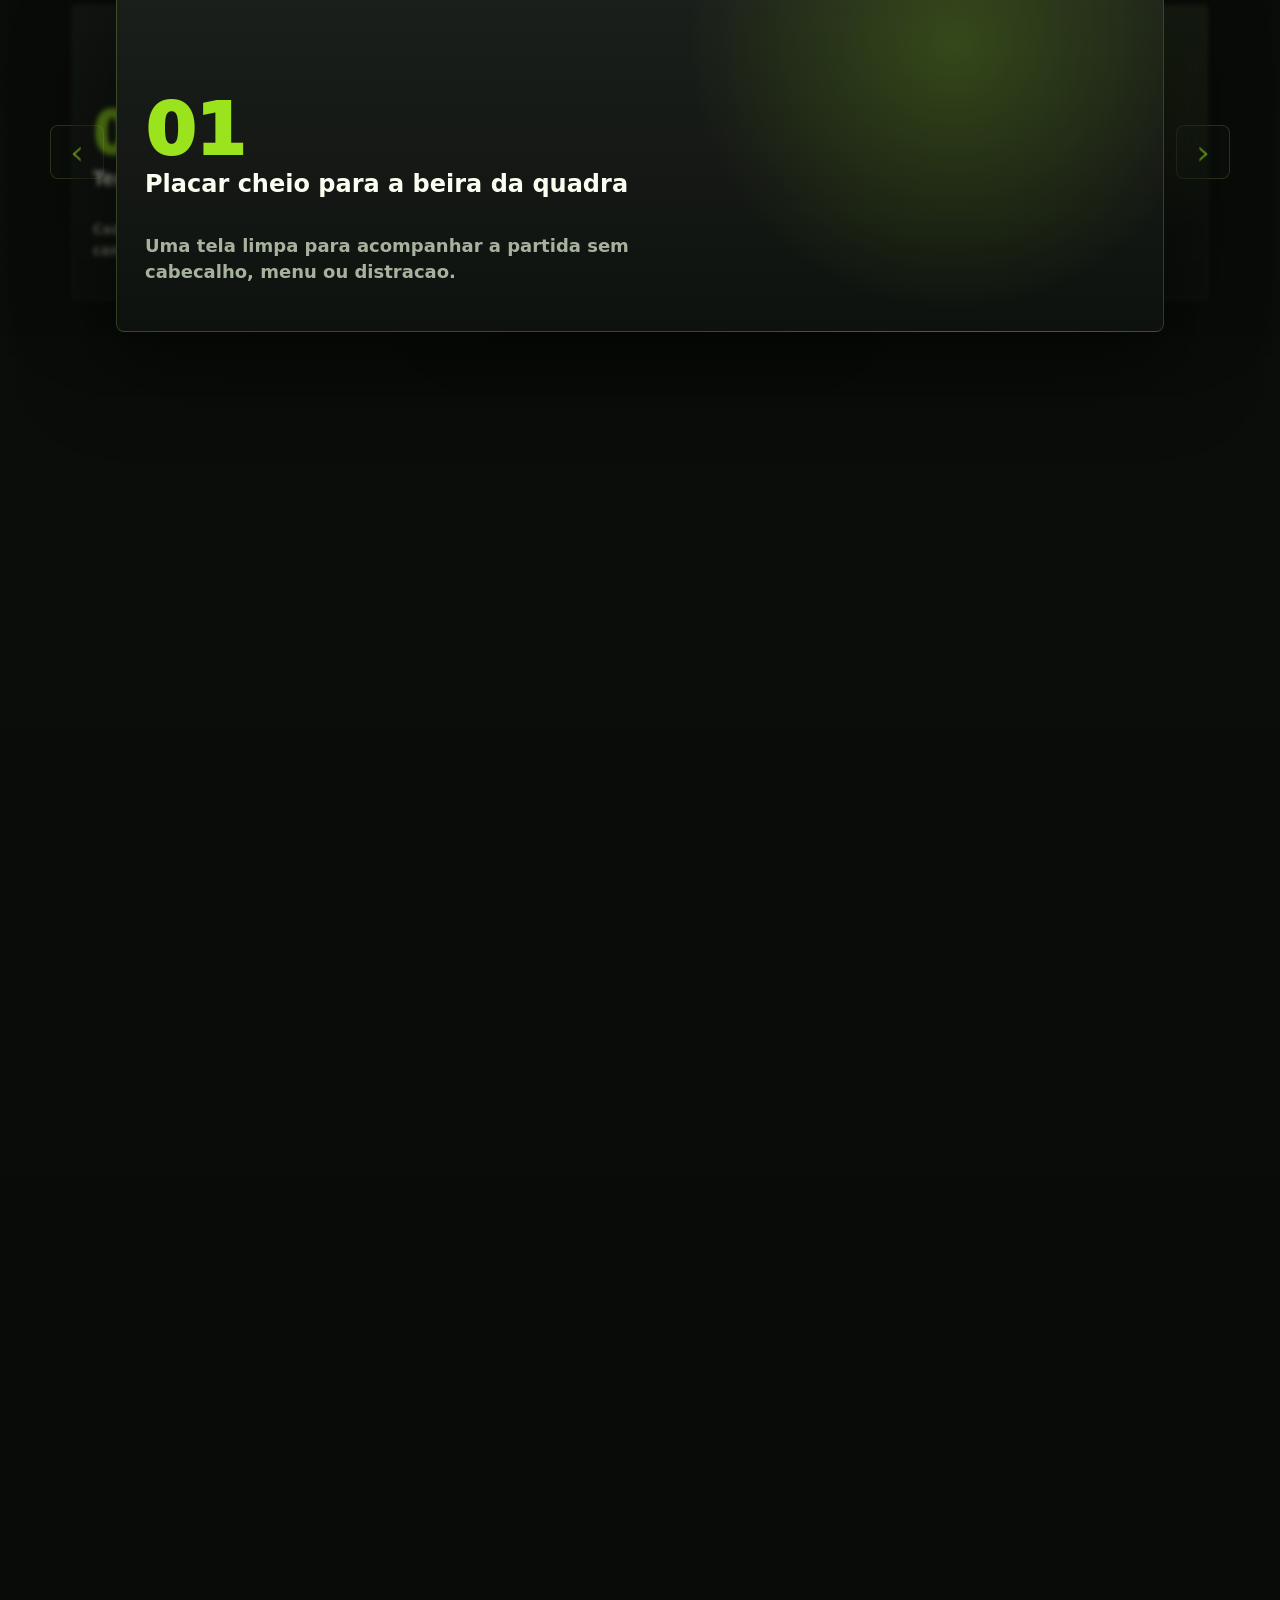
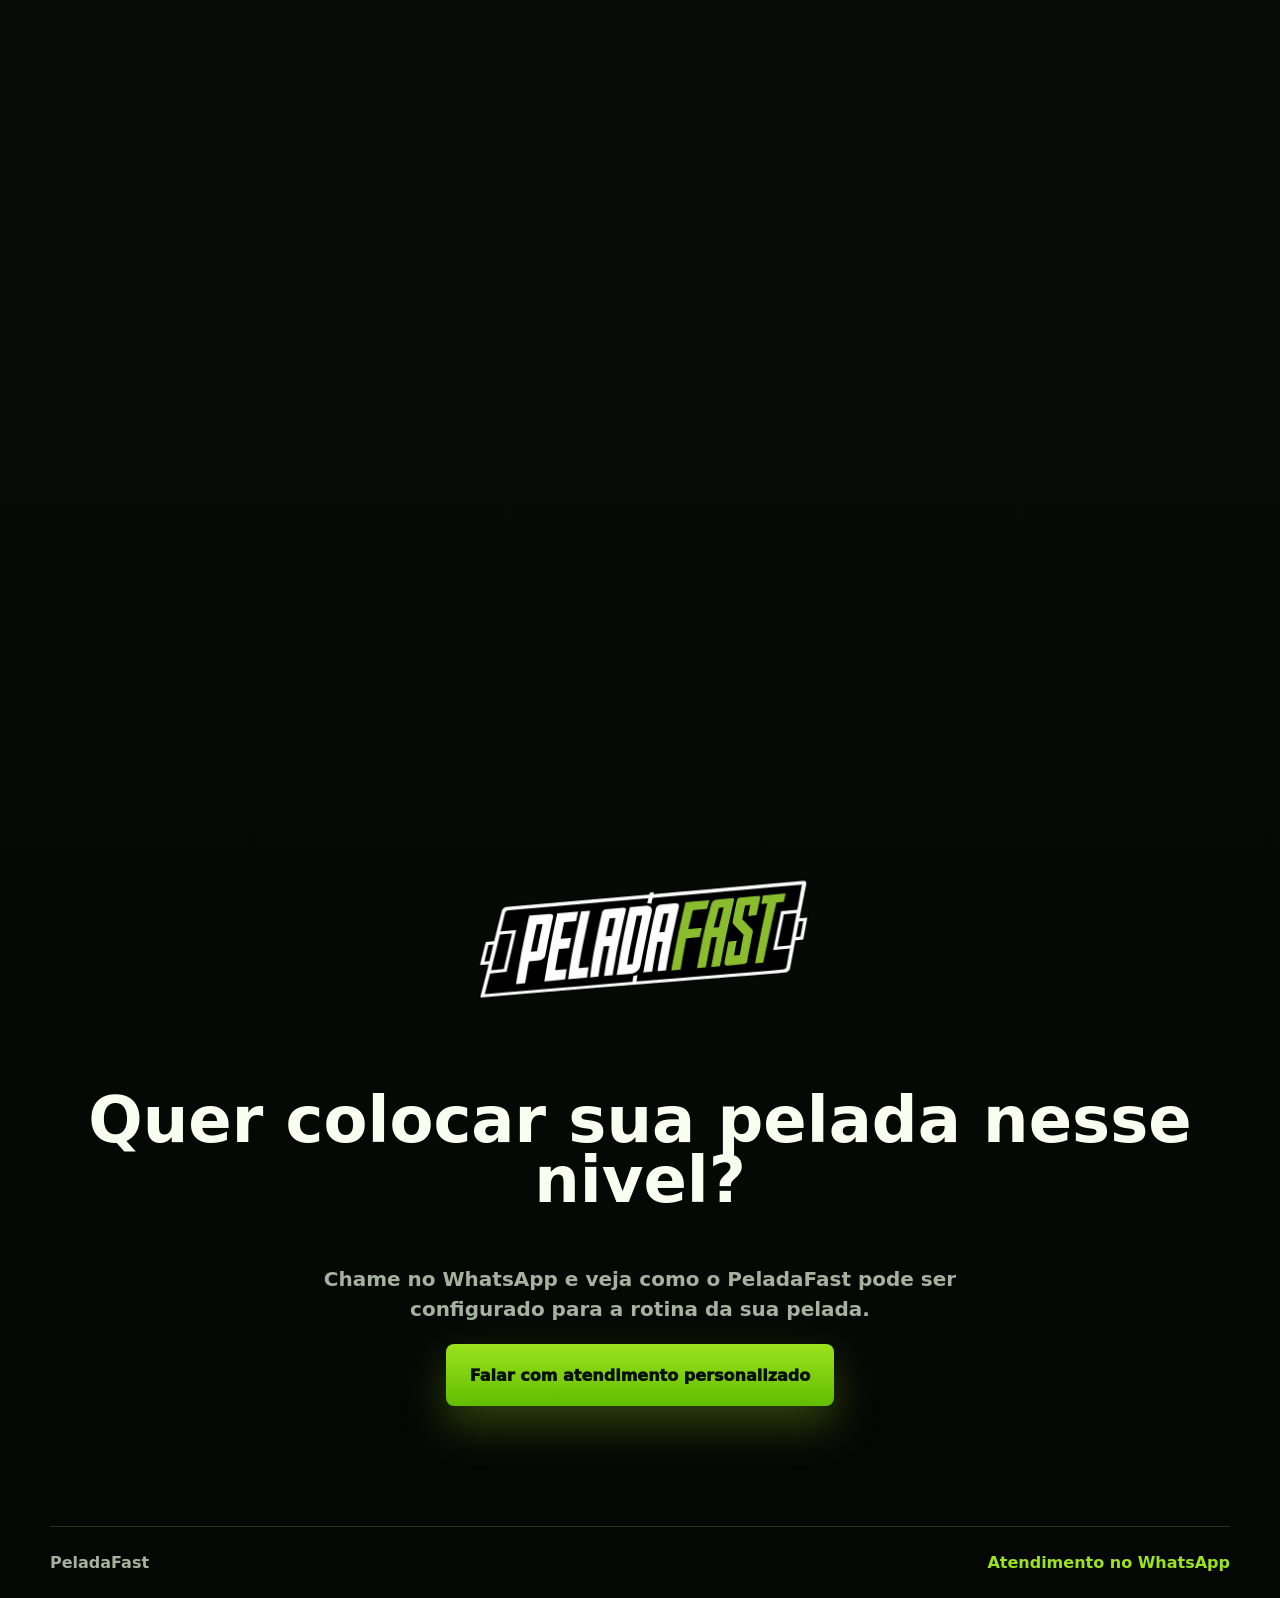
==== commit dd80b1e3: "Adiciona icone de atalho PeladaFast" ====
--- a/comercial.html
+++ b/comercial.html
@@ -3,8 +3,14 @@
   <head>
     <meta charset="utf-8">
     <meta name="viewport" content="width=device-width, initial-scale=1">
+    <meta name="theme-color" content="#9be31d">
+    <meta name="apple-mobile-web-app-title" content="PeladaFast">
+    <meta name="apple-mobile-web-app-capable" content="yes">
     <title>PeladaFast | Sua pelada com placar, ranking e dados</title>
     <meta name="description" content="PeladaFast organiza placar, gols, assistencias, rankings, temporadas e relatorios da sua pelada.">
+    <link rel="manifest" href="manifest.json">
+    <link rel="apple-touch-icon" href="assets/icons/apple-touch-icon.png">
+    <link rel="icon" type="image/png" sizes="32x32" href="assets/icons/favicon-32.png">
     <link rel="stylesheet" href="comercial.css">
   </head>
   <body>
